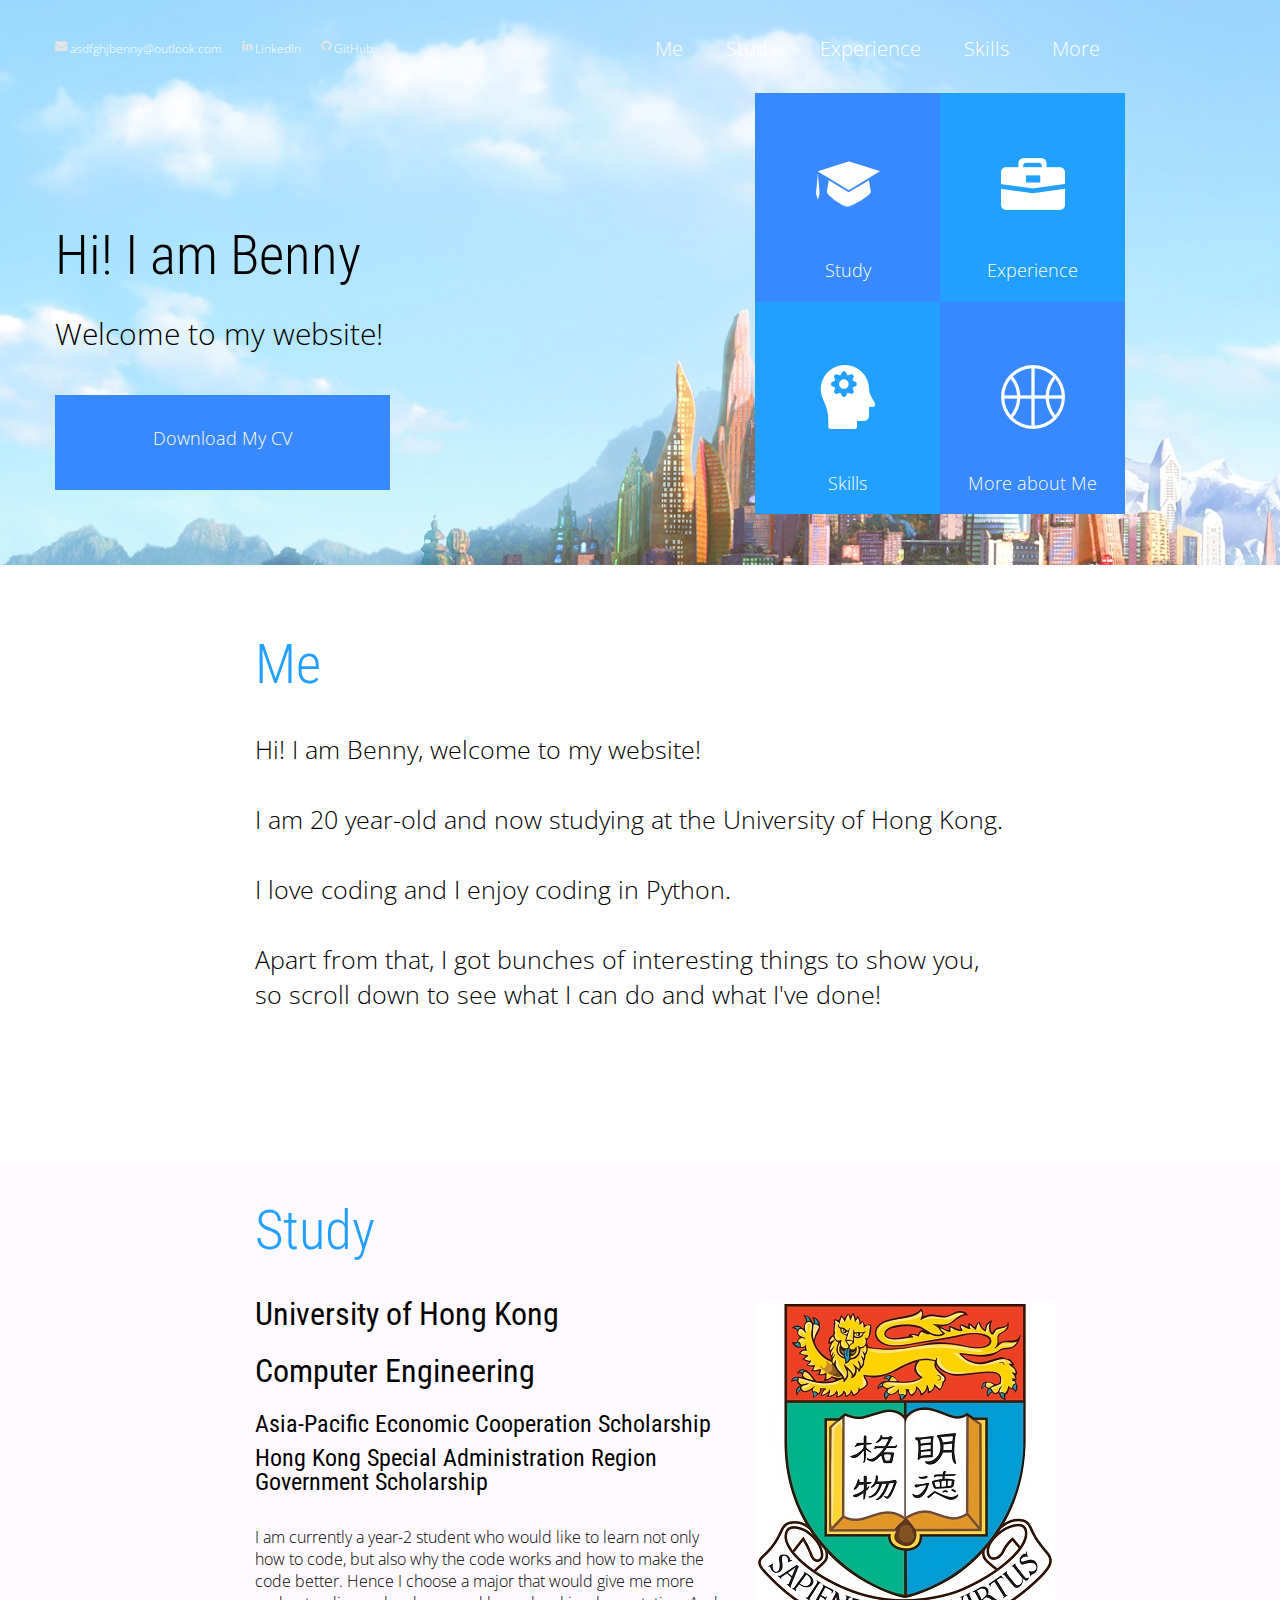
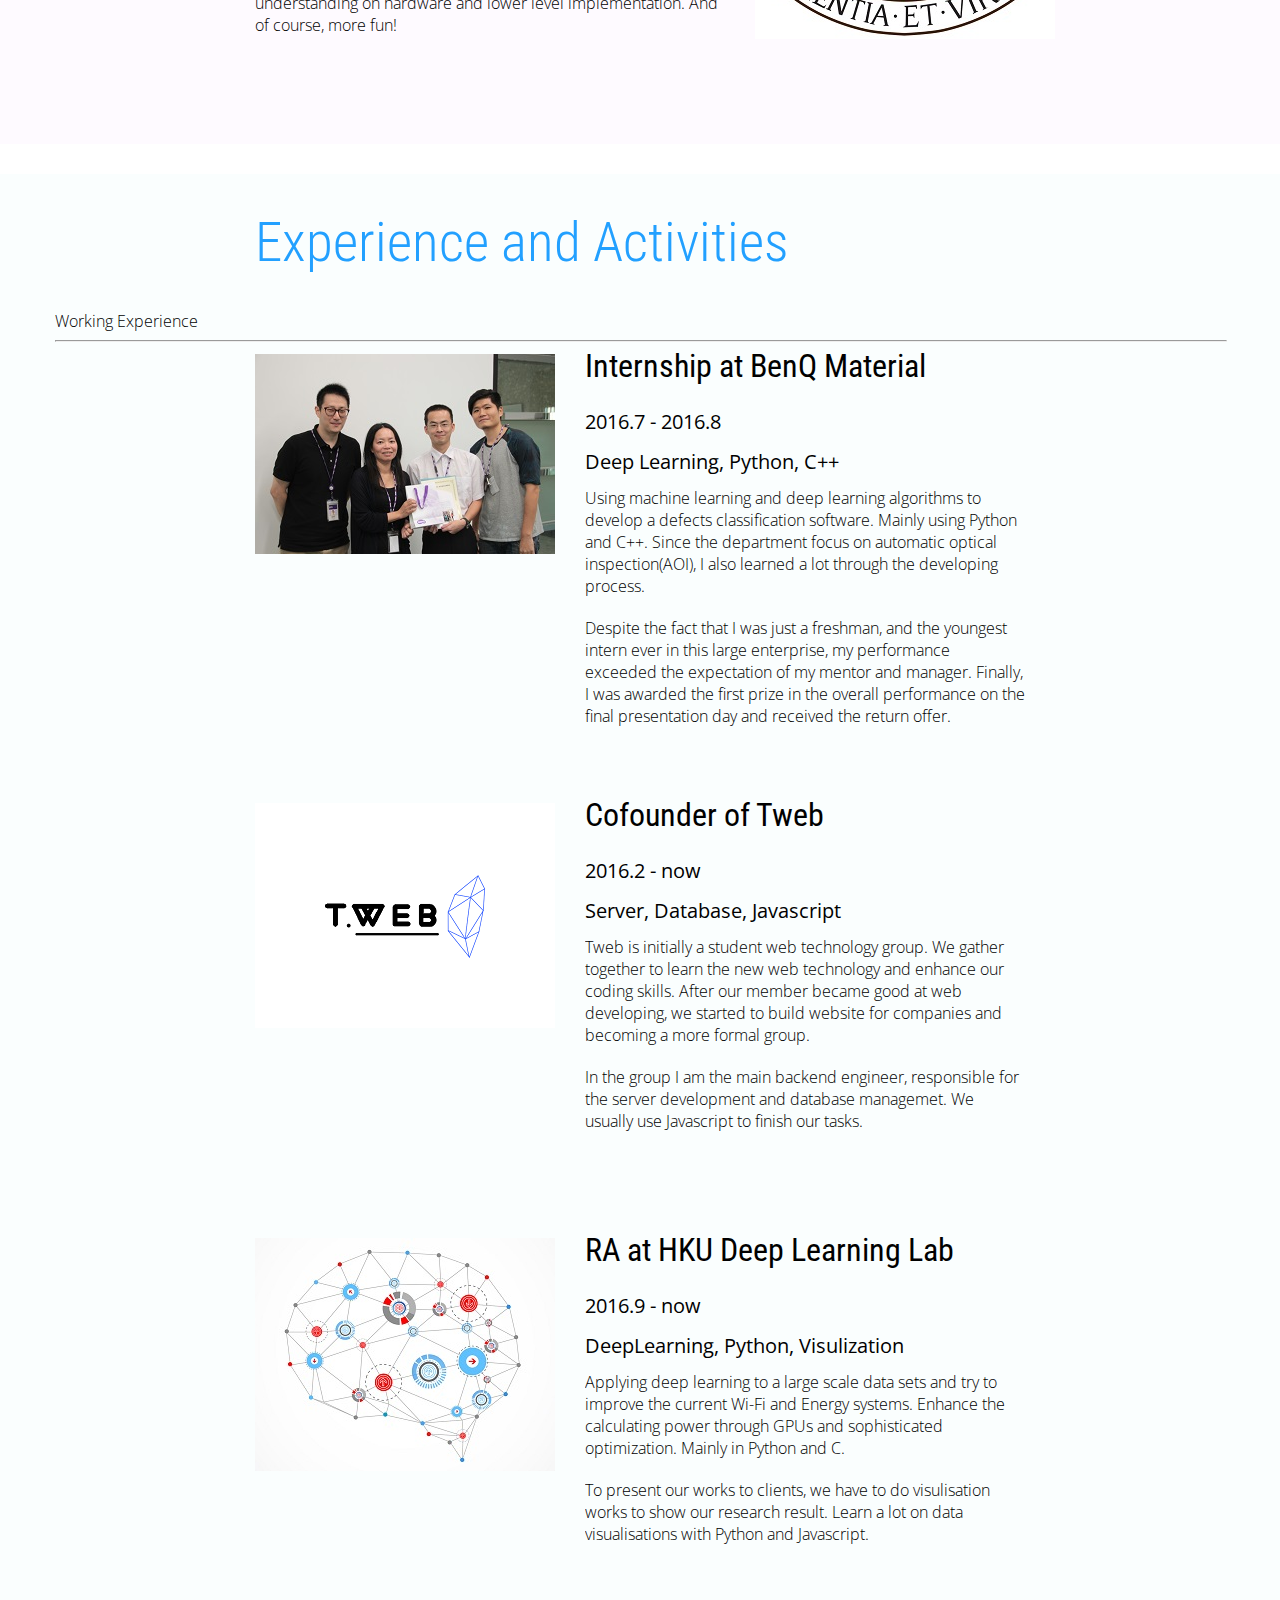
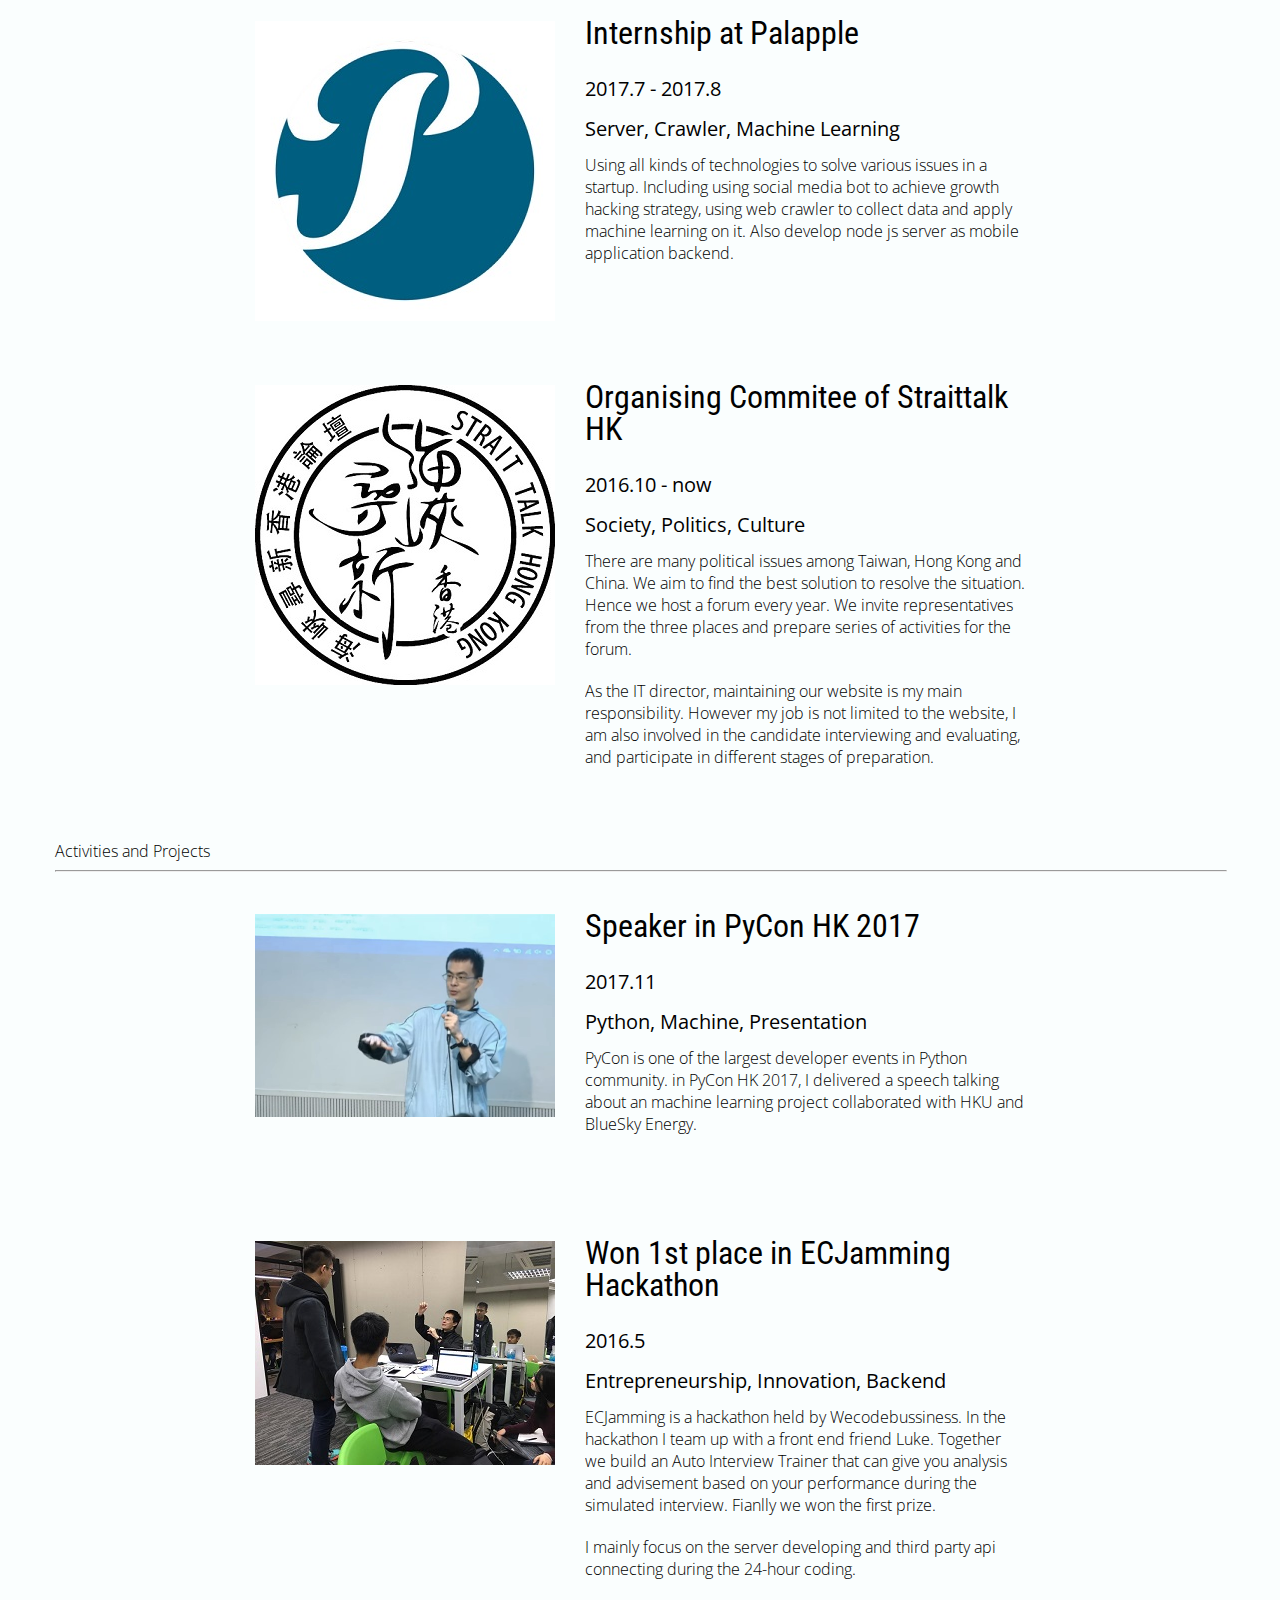
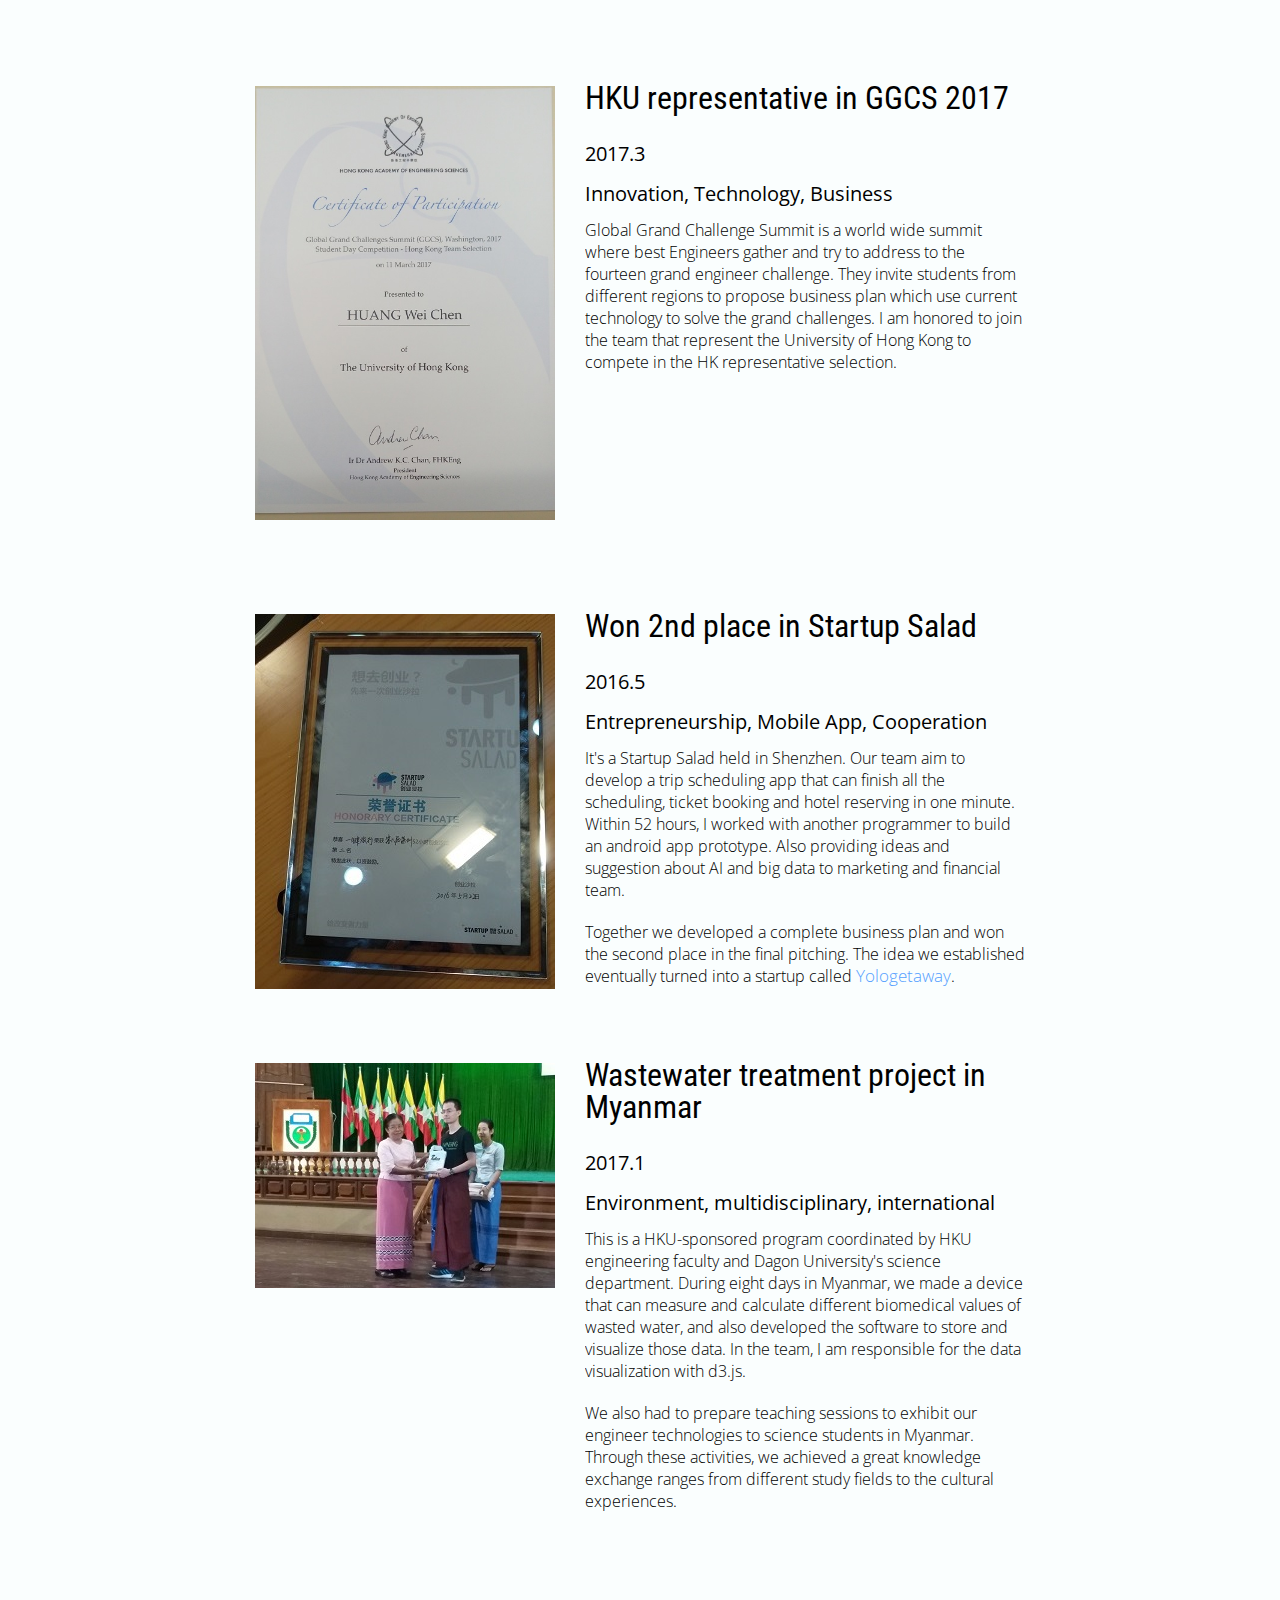
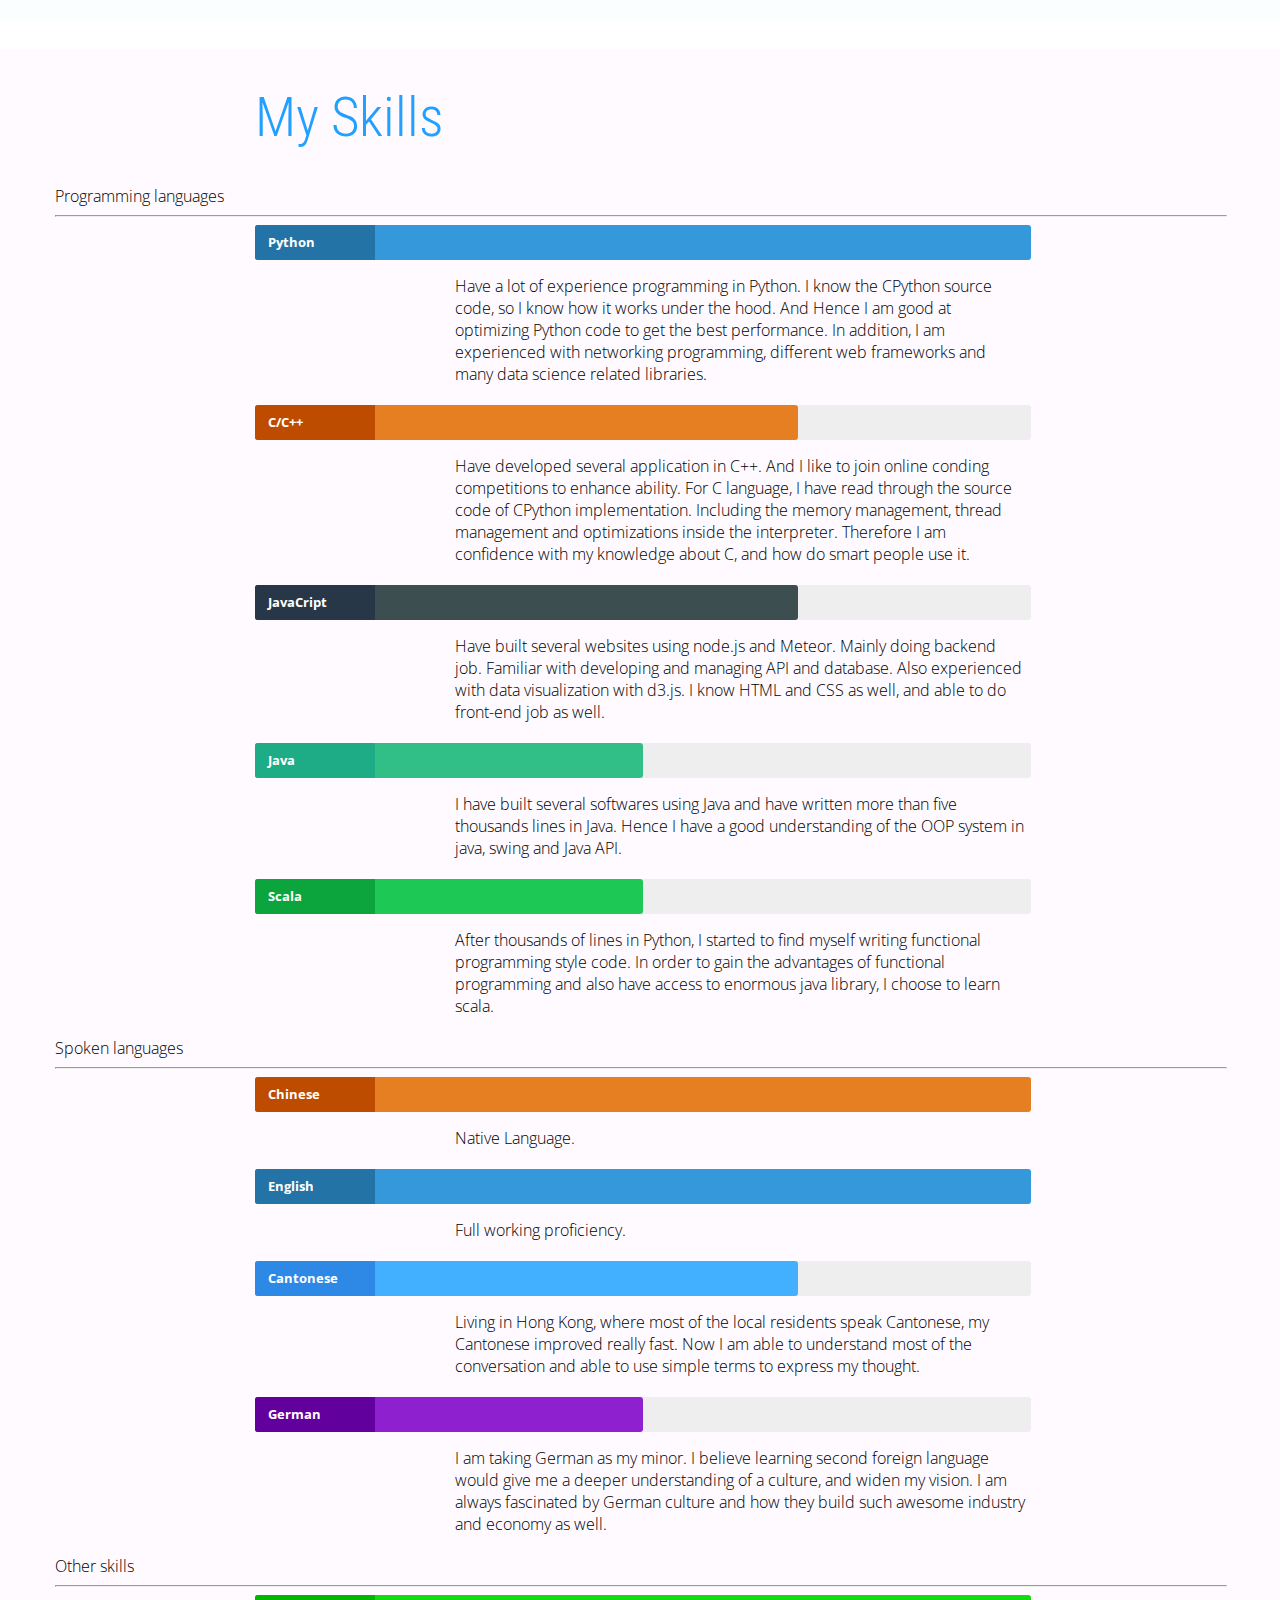
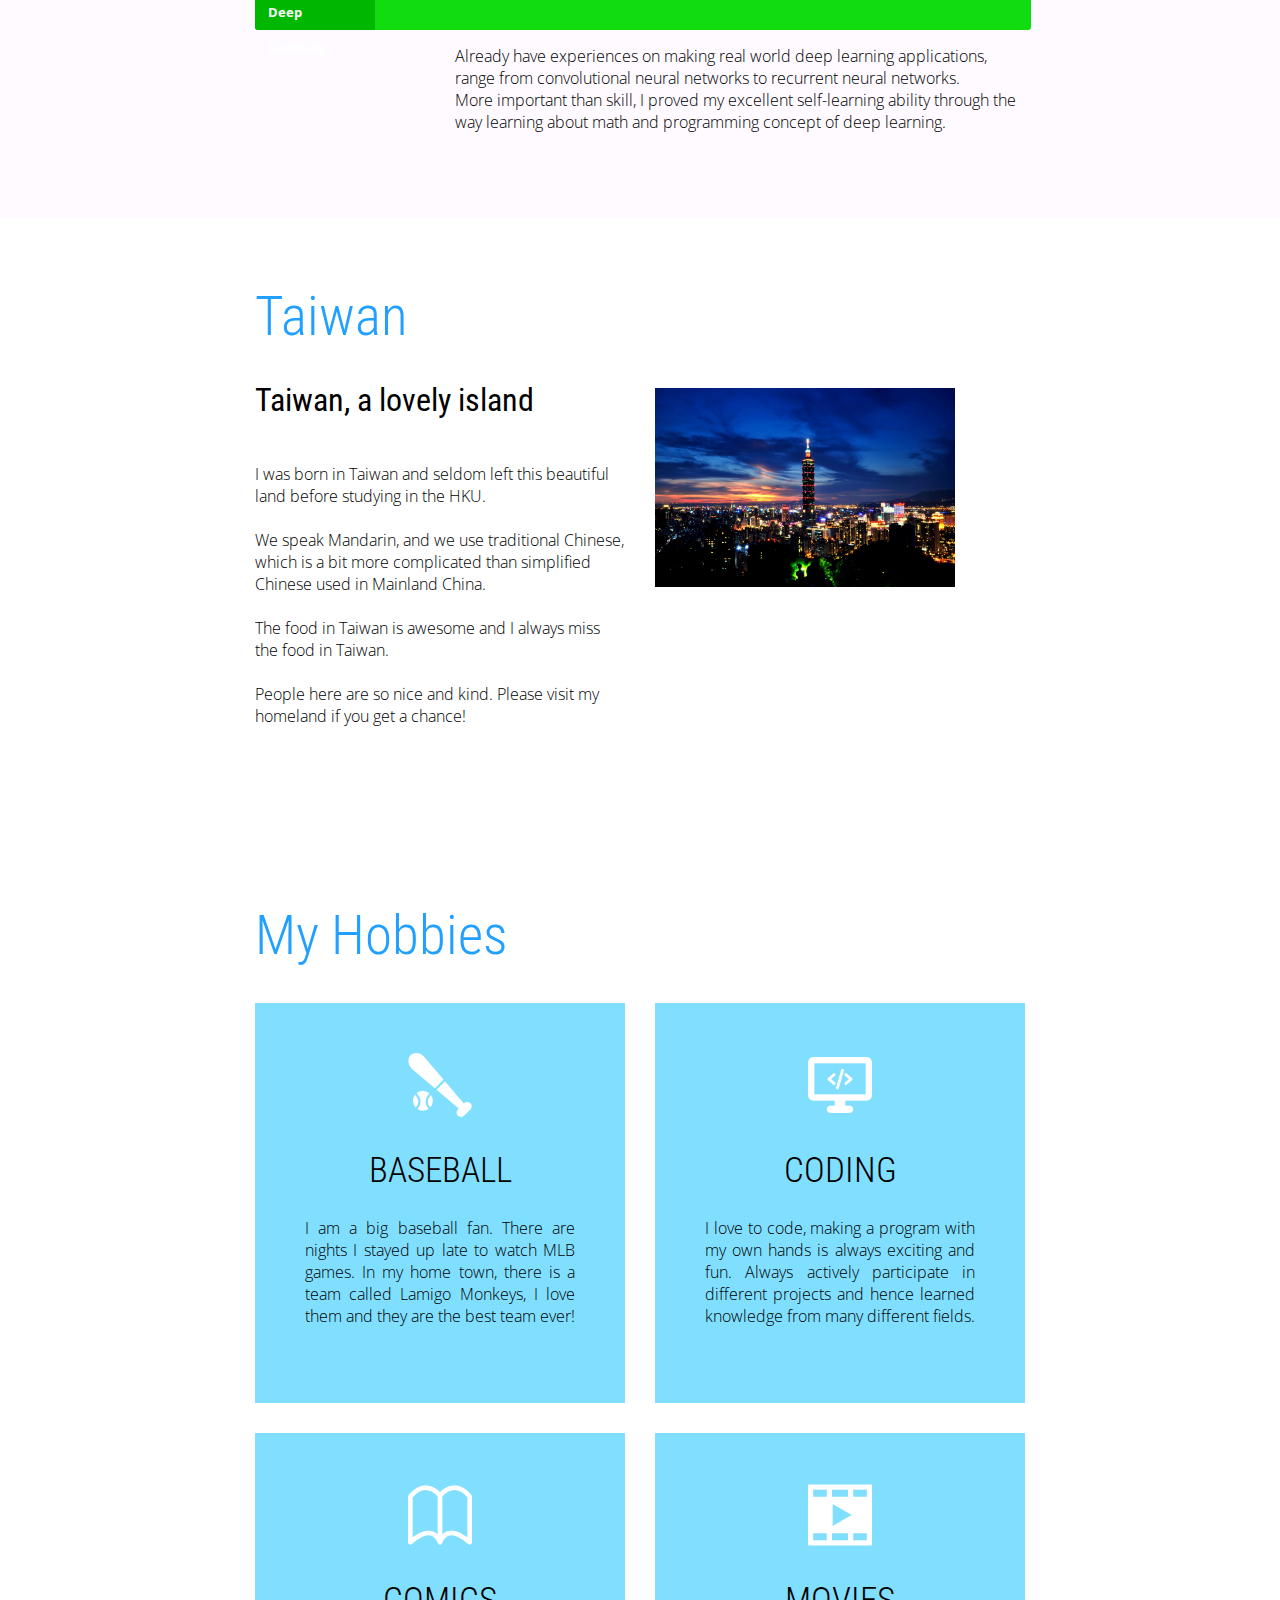
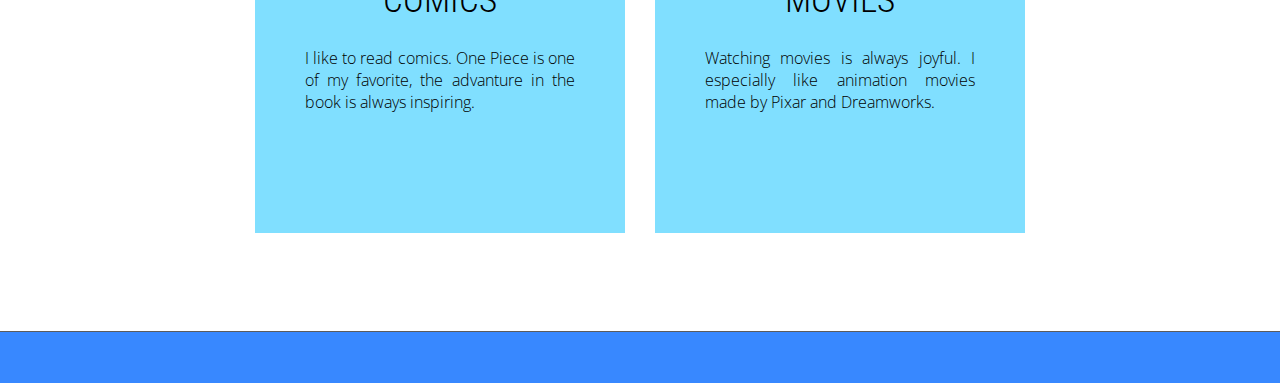
==== index.html @ 4a136720 "init commit" ====
<!DOCTYPE html>
<html lang="en">
<head>
	<title>Benny Home asdfghjbenny from Taiwan</title>
	<meta charset="utf-8">
	<meta name="description" content="Benny Huang website asdfghjbenny"></meta>
	<meta name="keywords" content="Python Student Engineering intern">
	<meta name="author" content="Benny Huang">
	<link rel="stylesheet" href="css/style.css">
</head>
<body class="page1" id="top">
<!--==============================
			  header
=================================-->
<header>

  <section id="stuck_container">
  <!--==============================
			  Stuck menu
  =================================-->
	<div class="container">
		<div class="row">
			<!-- <div class="grid_2"></div> -->
			<div class="grid_6">
				<br>
				<ul class="sf-menu2">
					<li> <i class="fa fa-envelope"></i> 
					<a href="mailto:asdfghjbenny@outlook.com">asdfghjbenny@outlook.com</a> </li>
					<li> <i class="fa fa-linkedin"></i> 
					<a href="https://tw.linkedin.com/in/bennyhuangtaiwan" target="_blank">LinkedIn</a> <li>
					<li> <i class="fa fa-github"></i> 
					<a href="https://github.com/asdfghjBennyHuang" target="_blank">GitHub</a> <li>
				</ul>	
			</div>
			<div class="grid_6">
				<div class="navigation">
					<nav>
						<ul class="sf-menu">
						<li><a href="#me">Me</a></li>
						<li><a href="#study">Study</a></li>
						<li><a href="#experience">Experience</a></li>
						<li><a href="#skills">Skills</a></li>
						<li><a href="#moreaboutme">More</a></li>
						</ul></nav>
					<div class="clear"></div>
				</div>       
				<div class="clear"></div>  
			</div>
		</div> 
	</div> 
	</section>

	<section class="page1_header">
	<div class="container">
        <div class="row">
            <div class="grid_7">
                <h2 class="headname"> <br><br> Hi! I am Benny </h2>
                <p class="headname">Welcome to my website!</p>
                <a href="BennyCV.pdf" target="_blank" class="bannerCV headname">
                    Download My CV
                </a>
            </div>
			<div class="grid_4">
				<a href="#study" class="banner "><div class="maxheight">
				<img src="images/icons/education.png" height="64" width="64" alt="">
				<br><br>Study</div>
				</a>
				<a href="#experience" class="banner "><div class="maxheight">
				<img src="images/icons/suitcase.png" height="64" width="64" alt="">
				<br><br>Experience</div>
				</a>
				<a href="#skills" class="banner "><div class="maxheight1">
				<img src="images/icons/intelligence.png" height="64" width="64" alt="">
				<br><br>Skills</div>
				</a>
				<a href="#moreaboutme" class="banner "><div class="maxheight1">
				<img src="images/icons/basketball.png" height="64" width="64" alt="">
				<br><br>More about Me</div>
				</a>
			</div>
		</div>
	</div>
	</section>
</header>

<!--=====================
		  Content
======================-->
<section id="content">

	<div id="me"></div>
	<div class="hin" ></div>
	
	<div class="container">
		<div class="row">
			<div class="grid_2"></div>
			<div class="grid_8">
				<h2 class="hobby">Me</h2>
				<div class="larger_f">
				Hi! I am Benny, welcome to my website!<br><br>
				<!--
				I am a passionate coder with great self learning skill. I have not only strong technical skills but also excellent communication skill which makes me a great team player.<br><br>
				Being a year 2 Computer Engineering student, I am looking for internships which can gring me new challenges and growth.
				-->
				
				I am 20 year-old and now studying at the University of Hong Kong.<br><br>
				I love coding and I enjoy coding in Python.<br><br>
				Apart from that, I got bunches of interesting things to show you,<br>
				so scroll down to see what I can do and what I've done!<br>
			
				</div>
			</div>
			<div class="grid_2"></div>
		</div>
	</div>
	<div class="hin2" ></div>
	<div class="hin2" ></div>
	
	<div id="study"></div>
	<div class="hin" ></div>
	
	<article class="content_blue offset__1">
		<div class="container">
			<div class="row">
					<div class="grid_2"></div>
					<div class="grid_10">
						<h2 class="hobby">Study</h2>
					</div>
			</div>
			<div class="row">
				<div class="grid_2"></div>
				<div class="grid_5">
					<div class="extra_wrapper">
						<div class="text1">University of Hong Kong</div>
						<div class="text1">Computer Engineering</div>
						<div class="text2">Asia-Pacific Economic Cooperation Scholarship</div>
						<div class="text2">Hong Kong Special Administration Region Government Scholarship</div>
						<br>
						<!--
						<p>CGPA : 3.19</p>
						<p>OK, I know I suck at grade.</p>
						-->
						<p>
							I am currently a year-2 student who would like to learn not only how to code, but also why the code works and how to make the code better. Hence I choose a major that would give me more understanding on hardware and lower level implementation. And of course, more fun!<br><br>
						</p>
					</div>
				</div>
				<div class="grid_3">
					<img src="images/University_of_Hong_Kong_s.jpg" alt="" class="img_inner"/>
				</div>
				<div class="grid_2"></div>
			</div>
			<div class="row">
				<div class="grid_2"></div>
				<div class="grid_8">

				</div>
				<div class="grid_2"></div>
			</div>
		</div>
	  </article>
  
	<div id="experience"></div>
	<div class="hin" ></div>
	
	<article class="content_gray">
		<div class="container">

			<div class="row">
				<div class="grid_2"></div>
				<div class="grid_8">
					<h2 class="hobby">Experience and Activities</h2>
				</div>
				<div class="grid_2"></div>
			</div>
			
			<div>Working Experience</div>
			<hr  width="100%" >
			
			<div class="row">
				<div class="grid_2"></div>
				<div class="grid_8">
					<div class="block-2">
						<img src="images/BenQ_final_s.jpg" alt="" class="img_inner fleft">
						<div class="extra_wrapper">
							<div class="text1"><a href="http://www.benqmaterials.com/index.php" target="_blank">Internship at BenQ Material</a></div>
							<p class="subhead">2016.7 - 2016.8</p>
							<p class="subhead">Deep Learning, Python, C++</p>
							<p>
								Using machine learning and deep learning algorithms to develop a defects classification software. 
								Mainly using Python and C++. Since the department focus on automatic optical inspection(AOI), I also learned a lot through the developing process.
							</p>
							<p>
								Despite the fact that I was just a freshman, and the youngest intern ever in this large enterprise, 
								my performance exceeded the expectation of my mentor and manager. 
								Finally, I was awarded the first prize in the overall performance on the final presentation day and received the return offer.
							</p>
							<br>
						</div>
					</div>
				</div>    
				<div class="grid_2"></div>
			</div>
				
			<div class="hin" ></div>
				
			<div class="row">
				<div class="grid_2"></div>
				<div class="grid_8">
					<div class="block-2">
						<img src="images/tweb_s.png" alt="" class="img_inner fleft">
						<div class="extra_wrapper">
							<div class="text1">Cofounder of Tweb</div>
							<p class="subhead">2016.2 - now</p>
							<p class="subhead">Server, Database, Javascript</p>
							<p>
								Tweb is initially a student web technology group. We gather together to learn the new web technology and enhance our coding skills.
								After our member became good at web developing, we started to build website for companies and becoming a more formal group.
							</p>
							<p>
								In the group I am the main backend engineer, responsible for the server development and database managemet.
								We usually use Javascript to finish our tasks. 
							</p>
							<br>
						</div>
					</div>
				</div>
				<div class="grid_2"></div>
			</div>
			
			<div class="row hin2"></div>
			
			<div class="row">
				<div class="grid_2"></div>
				<div class="grid_8">
					<div class="block-2">
						<img src="images/deeplearning_s.jpg" alt="" class="img_inner fleft">
						<div class="extra_wrapper">
							<div class="text1"><a href="http://www.eee.hku.hk/" target="_blank">RA at HKU Deep Learning Lab</a></div>
							<p class="subhead">2016.9 - now</p>
							<p class="subhead">DeepLearning, Python, Visulization</p>
							<p>
								Applying deep learning to a large scale data sets and try to improve the current Wi-Fi and Energy systems.
								Enhance the calculating power through GPUs and sophisticated optimization. Mainly in Python and C.
							</p>
							<p>
								To present our works to clients, we have to do visulisation works to show our research result. 
								Learn a lot on data visualisations with Python and Javascript.
							</p>
							<br>
						</div>
					</div>
				</div>
				<div class="grid_2"></div>
			</div>
			
			<div class="hin"></div>
			
			<div class="row">
				<div class="grid_2"></div>
				<div class="grid_8">
					<div class="block-2">
						<img src="images/palapple_s.jpg" alt="" class="img_inner fleft">
						<div class="extra_wrapper">
							<div class="text1">
								<a href="http://www.anchorpoint.com.hk/about-us/about-anchorpoint" target="_blank">Internship at Palapple</a>
							</div>
							<p class="subhead">2017.7 - 2017.8</p>
							<p class="subhead">Server, Crawler, Machine Learning</p>
							<p>
								Using all kinds of technologies to solve various issues in a startup. Including using social media bot to achieve growth hacking strategy, using web crawler to collect data and apply machine learning on it. Also develop node js server as mobile application backend.
							</p>
							<br>
						</div>
					</div>
				</div>    
				<div class="grid_2"></div>
			</div>
			
			<div class="row hin2"></div>
			
			<div class="row">
				<div class="grid_2"></div>
				<div class="grid_8">
                    <div class="block-2">
                        <img src="images/straittalkhk_s.jpg" alt="" class="img_inner fleft">
                        <div class="extra_wrapper">
                            <div class="text1"><a href="http://www.straittalkhk.org/" target="_blank">Organising Commitee of Straittalk HK</a></div>
                            <p class="subhead">2016.10 - now</p>
                            <p class="subhead">Society, Politics, Culture</p>
                            <p>
                                There are many political issues among Taiwan, Hong Kong and China. We aim to find the best solution to resolve the situation.
                                Hence we host a forum every year. We invite representatives from the three places and prepare series of activities for the forum.
                            </p>
                            <p>
                                As the IT director, maintaining our website is my main responsibility. However my job is not limited to the website, 
                                I am also involved in the candidate interviewing and evaluating, and participate in different stages of preparation.
                            </p>
                            <br>
                        </div>
                    </div>
                    <div class="row hin"></div>

				</div>
				<div class="grid_2"></div>
			</div>

			<div>Activities and Projects</div>
			<hr  width="100%">

			<div class="row hin"></div>
			
			<div class="row">
				<div class="grid_2"></div>
				<div class="grid_8">		
					<div class="block-2">
						<img src="images/pyconhk2017.jpg" alt="" class="img_inner fleft">
						<div class="extra_wrapper">
							<div class="text1"><a href="http://pycon.hk" target="_blank">Speaker in PyCon HK 2017</a></div>
							<p class="subhead">2017.11</p>
							<p class="subhead">Python, Machine, Presentation</p>
							<p>
                                PyCon is one of the largest developer events in Python community. in PyCon HK 2017, I delivered a speech talking about an machine learning project collaborated with HKU and BlueSky Energy.  
							</p>
							<br>
						</div>
					</div>
                    <div class="row hin"></div>
				</div>
				<div class="grid_2"></div>
			</div>

			<div class="row hin"></div>
			
			<div class="row">
				<div class="grid_2"></div>
				<div class="grid_8">		
					<div class="block-2">
						<img src="images/ECJamming_s.jpg" alt="" class="img_inner fleft">
						<div class="extra_wrapper">
							<div class="text1"><a href="https://www.facebook.com/wecodebusiness/?fref=ts" target="_blank">Won 1st place in ECJamming Hackathon</a></div>
							<p class="subhead">2016.5</p>
							<p class="subhead">Entrepreneurship, Innovation, Backend</p>
							<p>
								ECJamming is a hackathon held by Wecodebussiness. In the hackathon I team up with a front end friend Luke. 
								Together we build an Auto Interview Trainer that can give you analysis and advisement based on your performance during the simulated interview.
								Fianlly we won the first prize. 
							</p>
							<p>
								I mainly focus on the server developing and third party api connecting during the 24-hour coding.
							</p>
							<br>
						</div>
					</div>
                    <div class="row hin"></div>
				</div>
				<div class="grid_2"></div>
			</div>

			<div class="row hin"></div>
	
			<div class="row">
				<div class="grid_2"></div>
				<div class="grid_8">	
					<div class="block-2">
						<img src="images/ggcs_s.jpg" alt="" class="img_inner fleft">
						<div class="extra_wrapper">
							<div class="text1"><a href="http://ggcs2017.org/" target="_blank">HKU representative in GGCS 2017</a></div>
							<p class="subhead">2017.3</p>
							<p class="subhead">Innovation, Technology, Business</p>
							<p>
								Global Grand Challenge Summit is a world wide summit where best Engineers gather and 
								try to address to the fourteen grand engineer challenge. They invite students from different regions to propose business plan 
								which use current technology to solve the grand challenges. 
								I am honored to join the team that represent the University of Hong Kong to compete in the HK representative selection.
							</p>
							<br>
						</div>
					</div>
                    <div class="row hin"></div>
				</div>
				<div class="grid_2"></div>
			</div>
		
			<div class="row hin2"></div>
				
			<div class="row">
				<div class="grid_2"></div>
				<div class="grid_8">			
					<div class="block-2">
						<img src="images/startupsaladcert_s.jpg" alt="" class="img_inner fleft">
						<div class="extra_wrapper">
							<div class="text1"><a href="http://startupsalad.com/" target="_blank">Won 2nd place in Startup Salad</a></div>
							<p class="subhead">2016.5</p>
							<p class="subhead">Entrepreneurship, Mobile App, Cooperation</p>
							<p>
								It's a Startup Salad held in Shenzhen. Our team aim to develop a trip scheduling app that can finish all the scheduling, 
								ticket booking and hotel reserving in one minute.
								Within 52 hours, I worked with another programmer to build an android app prototype. 
								Also providing ideas and suggestion about AI and big data to marketing and financial team. 
							</p>
							<p>
								Together we developed a complete business plan and won the second place in the final pitching. 
								The idea we established eventually turned into a startup called 
								<a class="link-y" href="https://www.whub.io/startups/yolo-getaway" target="_blank">Yologetaway</a>.
							</p>
							<br>
						</div>
					</div>
                    <div class="row hin"></div>
				</div>
				<div class="grid_2"></div>
			</div>

			<!--
				<div class="row hin2"></div>
				<div class="block-2">
					<img src="images/atozet_s.jpg" alt="" class="img_inner fleft">
					<div class="extra_wrapper">
						<div class="text1">Atozet Launch Symposium Event Management System</div>
						<p class="subhead">2017.1</p>
						<p class="subhead">User Interface, User Experience, Python</p>
						<p>
							We build a management system that helps managing the data of the event. The server is built in Python. 
							Also we made the page that can shows welcoming message on the screen as the reception desk marks the guest's presence, which is built in Javascript.
						</p> 
						<br>
					</div>
				</div>
			-->
			<div class="row">
				<div class="grid_2"></div>
				<div class="grid_8">
					<div class="block-2">
						<img src="images/myanmartrip_s.jpg" alt="" class="img_inner fleft">
						<div class="extra_wrapper">
							<div class="text1"><a href="http://codesustain.kitgor.com/2017-jan-myanmar/" target="_blank">Wastewater treatment project in Myanmar</a></div>
							<p class="subhead">2017.1</p>
							<p class="subhead">Environment, multidisciplinary, international</p>
							<p>
								This is a HKU-sponsored program coordinated by HKU engineering faculty and Dagon University's science department. 
								During eight days in Myanmar, we made a device that can measure and calculate different biomedical values of wasted water, 
								and also developed the software to store and visualize those data. In the team, I am responsible for the data visualization with d3.js.
							</p>
							<p>
								We also had to prepare teaching sessions to exhibit our engineer technologies to science students in Myanmar. 
								Through these activities, we achieved a great knowledge exchange ranges from different study fields to the cultural experiences.
							</p> 
							<br>
						</div>
					</div>
				</div>
				<div class="grid_2"></div>
			</div>
		</div>
	</article>
	
	<div id="skills"></div>
	<div class="hin" ></div>
	
	<article class="content_blue offset__1">
		<div class="container">
			<div class="row">
				<div class="grid_2"></div>
				<div class="grid_8">
					<h2 class="hobby">My Skills</h2>
				</div>
			</div>
			
			<div>Programming languages</div>
			<hr  width="100%">
			
			<div class="row">
				<div class="grid_2"></div>
				<div class="grid_10">
					<div class="skillbar clearfix" data-percent="100%">
						<div class="skillbar-title" style="background: #2980b9;"><span>Python</span></div>
						<div class="skillbar-bar" style="background: #3498db;"></div>
						<!--<div class="skill-bar-percent">40%</div>-->
					</div>
				</div>
			</div>
			
			<div class="row skilldes">
				<div class="grid_4"></div>
				<div class="grid_6">
					<p>
						Have a lot of experience programming in Python. I know the CPython source code, so I know how it works under the hood.
						And Hence I am good at optimizing Python code to get the best performance.
						In addition, I am experienced with networking programming, different web frameworks and many data science related libraries.
					</p>
				</div>
			</div>
			
			<div class="row">
				<div class="grid_2"></div>
				<div class="grid_10">
					<div class="skillbar clearfix" data-percent="70%">
						<div class="skillbar-title" style="background: #d35400;"><span>C/C++</span></div>
						<div class="skillbar-bar" style="background: #e67e22;"></div>
						<!--<div class="skill-bar-percent">40%</div>-->
					</div>
				</div>
			</div>
			
			<div class="row skilldes">
				<div class="grid_4"></div>
				<div class="grid_6">
					<p>
						Have developed several application in C++. And I like to join online conding competitions to enhance ability. 
						For C language, I have read through the source code of CPython implementation. 
						Including the memory management, thread management and optimizations inside the interpreter. 
						Therefore I am confidence with my knowledge about C, and how do smart people use it.
					</p>
				</div>
			</div>
			
			<div class="row">
				<div class="grid_2"></div>
				<div class="grid_10">
					<div class="skillbar clearfix" data-percent="70%">
						<div class="skillbar-title" style="background: #2c3e50;"><span>JavaCript</span></div>
						<div class="skillbar-bar" style="background: #3c4e50;"></div>
						<!--<div class="skill-bar-percent">40%</div>-->
					</div>
				</div>
			</div>
			
			<div class="row skilldes">
				<div class="grid_4"></div>
				<div class="grid_6">
					<p>
						Have built several websites using node.js and Meteor. 
						Mainly doing backend job. Familiar with developing and managing API and database.
						Also experienced with data visualization with d3.js.
						I know HTML and CSS as well, and able to do front-end job as well.
					</p>
				</div>
			</div>
			
			<div class="row">
				<div class="grid_2"></div>
				<div class="grid_10">
					<div class="skillbar clearfix" data-percent="50%">
						<div class="skillbar-title" style="background: #22c097;"><span>Java</span></div>
						<div class="skillbar-bar" style="background: #32bf87;"></div>
						<!--<div class="skill-bar-percent">40%</div>-->
					</div>
				</div>
			</div>
			
			<div class="row skilldes">
				<div class="grid_4"></div>
				<div class="grid_6">
					<p>
						I have built several softwares using Java and have written more than five thousands lines in Java. 
						Hence I have a good understanding of the OOP system in java, swing and Java API.
					</p>
				</div>
			</div>
			
			<div class="row">
				<div class="grid_2"></div>
				<div class="grid_10">
					<div class="skillbar clearfix" data-percent="50%">
						<div class="skillbar-title" style="background: #0EB844;"><span>Scala</span></div>
						<div class="skillbar-bar" style="background: #1EC854;"></div>
						<!--<div class="skill-bar-percent">40%</div>-->
					</div>
				</div>
			</div>
			
			<div class="row skilldes">
				<div class="grid_4"></div>
				<div class="grid_6">
					<p>
						After thousands of lines in Python, I started to find myself writing functional programming style code.
						In order to gain the advantages of functional programming and also have access to enormous java library, I choose to learn scala. 
					</p>
				</div>
			</div>
			
			<div>Spoken languages</div>
			<hr  width="100%">
			
			<div class="row">
				<div class="grid_2"></div>
				<div class="grid_10">
					<div class="skillbar clearfix" data-percent="100%">
						<div class="skillbar-title" style="background: #d35400;"><span>Chinese</span></div>
						<div class="skillbar-bar" style="background: #e67e22;"></div>
						<!--<div class="skill-bar-percent">40%</div>-->
					</div>
				</div>
			</div>
			
			<div class="row skilldes">
				<div class="grid_4"></div>
				<div class="grid_6">
					<p>
						Native Language.
					</p>
				</div>
			</div>
			
			<div class="row">
				<div class="grid_2"></div>
				<div class="grid_10">
					<div class="skillbar clearfix" data-percent="100%">
						<div class="skillbar-title" style="background: #2980b9;"><span>English</span></div>
						<div class="skillbar-bar" style="background: #3498db;"></div>
						<!--<div class="skill-bar-percent">40%</div>-->
					</div>
				</div>
			</div>
			
			<div class="row skilldes">
				<div class="grid_4"></div>
				<div class="grid_6">
					<p>
						Full working proficiency.
					</p>
				</div>
			</div>
			
			<div class="row">
				<div class="grid_2"></div>
				<div class="grid_10">
					<div class="skillbar clearfix" data-percent="70%">
						<div class="skillbar-title" style="background: #3399ff;"><span>Cantonese</span></div>
						<div class="skillbar-bar" style="background: #43b0ff;"></div>
						<!--<div class="skill-bar-percent">40%</div>-->
					</div>
				</div>
			</div>
			
			<div class="row skilldes">
				<div class="grid_4"></div>
				<div class="grid_6">
					<p>
						Living in Hong Kong, where most of the local residents speak Cantonese, my Cantonese improved really fast. 
						Now I am able to understand most of the conversation and able to use simple terms to express my thought.
					</p>
				</div>
			</div>
			
			<div class="row">
				<div class="grid_2"></div>
				<div class="grid_10">
					<div class="skillbar clearfix" data-percent="50%">
						<div class="skillbar-title" style="background: #6e00af;"><span>German</span></div>
						<div class="skillbar-bar" style="background: #8e20cf;"></div>
						<!--<div class="skill-bar-percent">40%</div>-->
					</div>
				</div>
			</div>
			
			<div class="row skilldes">
				<div class="grid_4"></div>
				<div class="grid_6">
					<p>
						I am taking German as my minor. I believe learning second foreign language would give me a deeper understanding of a culture, and widen my vision.
						I am always fascinated by German culture and how they build such awesome industry and economy as well.
					</p>
				</div>
			</div>
			
			<div>Other skills</div>
			<hr  width="100%">
			
			<div class="row">
				<div class="grid_2"></div>
				<div class="grid_10">
					<div class="skillbar clearfix" data-percent="100%">
						<div class="skillbar-title" style="background: #00cc00;"><span>Deep Learning</span></div>
						<div class="skillbar-bar" style="background: #10dc10;"></div>
						<!--<div class="skill-bar-percent">40%</div>-->
					</div>
				</div>
			</div>
			
			<div class="row skilldes">
				<div class="grid_4"></div>
				<div class="grid_6">
					<p>
						Already have experiences on making real world deep learning applications, range from convolutional neural networks to recurrent neural networks.<br>
						More important than skill, I proved my excellent self-learning ability through the way learning about math and programming concept of deep learning.
					</p>
				</div>
			</div>
			
		</div>
	</article>
	
	<div id="taiwan"></div>
	<div class="hin" ></div>
	
	<article class="offset__1">
		<div class="container">
			<div class="row">
					<div class="grid_2"></div>
					<div class="grid_10">
						<h2 class="hobby">Taiwan</h2>
					</div>
			</div>
			<div class="row">
				<div class="grid_2"></div>
				<div class="grid_4">
					<div class="extra_wrapper">
						<div class="text1"><a href="https://en.wikipedia.org/wiki/Taiwan" target="_blank">Taiwan</a>, a lovely island </div>
						<p><br>
							I was born in Taiwan and seldom left this beautiful land before studying in the HKU.<br><br>
							We speak Mandarin, and we use traditional Chinese, which is a bit more complicated than simplified Chinese used in Mainland China.<br><br>
							The food in Taiwan is awesome and I always miss the food in Taiwan.<br><br>
							People here are so nice and kind. Please visit my homeland if you get a chance!<br>
							
						</p>
					</div>
				</div>
				<div class="grid_4">
					<img src="images/Taiwan_s.jpg" alt="" class="img_inner"/>
				</div>
				<div class="grid_2"></div>
			</div>
		</div>
		<div class="hin2"></div>
	</article>

	<div id="moreaboutme"></div>
	<div class="hin" ></div>
	
	<div class="section-home about-us fadeIn animated">
		<div class="container">
			<div class="row">
				<div class="grid_2"></div>
				<div class="grid_8">
					<h2 class="hobby">My Hobbies</h2>
				</div>
			</div>
			<div class="row">
				<div class="grid_2"></div>
				<div class="grid_4">
					<div class="about-us-col">
						<div class="col-icon-wrapper">
							<img src="images/icons/baseball.png" height="64" width="64" alt="">
						</div>
						<h3 class="col-title">Baseball</h3>
						<div class="col-details">
							<p>I am a big baseball fan. There are nights I stayed up late to watch MLB games.
								In my home town, there is a team called Lamigo Monkeys, I love them and they are the best team ever!</p>
						</div>
				<!--         <a href="#" class="btn-primary"> Read more </a> -->
					</div>
				</div>
				<div class="grid_4">
					<div class="about-us-col">
						<div class="col-icon-wrapper">
							<img src="images/icons/coding.png" height="64" width="64" alt="">
						</div>
						<h3 class="col-title">Coding</h3>
						<div class="col-details">
							<p>I love to code, making a program with my own hands is always exciting and fun. 
								Always actively participate in different projects and hence learned knowledge from many different fields.</p>
						</div>
					</div>
				</div>
				<div class="grid_2"></div>
			</div>
			
			<div class="row hin"></div>
			
			<div class="row">
				<div class="grid_2"></div>
			
					<div class="grid_4">
						<div class="about-us-col">
							<div class="col-icon-wrapper">
								<img src="images/icons/comic.png" height="64" width="64" alt="">
							</div>
							<h3 class="col-title">Comics</h3>
							<div class="col-details">
								<p>I like to read comics. One Piece is one of my favorite, the advanture in the book is always inspiring.</p>
							</div>
						</div>
					</div>
					<div class="grid_4">
						<div class="about-us-col">
							<div class="col-icon-wrapper">
								<img src="images/icons/movies.png" height="64" width="64" alt="">
							</div>
							<h3 class="col-title">Movies</h3>
							<div class="col-details">
								<p>Watching movies is always joyful. I especially like animation movies made by Pixar and Dreamworks.</p>
							</div>
						</div>
					</div>
				
				<div class="grid_2"></div>
			</div>
		</div>
	</div> 

</section>

<!--==============================
			  footer
=================================-->
<footer id="footer">
	<div class="container">
		<div class="row">
			<div class="grid_12"> 
			</div>
		</div>
	</div>  
</footer>
<a href="#" id="toTop" class="fa fa-chevron-up"></a>
</body>
	
	<script src="js/jquery.js"></script>
	<script src="js/jquery-migrate-1.1.1.js"></script>
	<script src="js/jquery.easing.1.3.js"></script>
	<script src="js/script.js"></script> 
	<script src="js/superfish.js"></script>
	<script src="js/jquery.equalheights.js"></script>
	<script src="js/jquery.mobilemenu.js"></script>
	<script src="js/tmStickUp.js"></script>
	<script src="js/jquery.ui.totop.js"></script>
		
	<script>
	$(window).load(function(){

	});
	$(document).ready(function(){
		$().UItoTop({ easingType: 'easeOutQuart' });
		$('#stuck_container').tmStickUp({});
		$('.skillbar').each(function(){
			jQuery(this).find('.skillbar-bar').animate({
				width:jQuery(this).attr('data-percent')
			},1000);
		});
	});
	</script>
	
</html>
---- css/style.css ----
@import '../css/grid.css';
@import '../css/font-awesome.css';
@import url(http://fonts.googleapis.com/css?family=Open+Sans:400);
@import url(http://fonts.googleapis.com/css?family=Open+Sans:300);
@import url(http://fonts.googleapis.com/css?family=Open+Sans:600);
@import url(http://fonts.googleapis.com/css?family=Open+Sans:700);
@import url(http://fonts.googleapis.com/css?family=Open+Sans:300italic);
@import url(http://fonts.googleapis.com/css?family=Roboto+Condensed:400);
@import url(http://fonts.googleapis.com/css?family=Roboto+Condensed:300);

.headname{
	color:#000000;
}

.subhead{
	font-size: 20px;
	line-height: 20px;
	font-weight: normal;
	padding-top: 5px;
	margin-bottom: 15px;
}
.hin{
	height:30px;
}
.hin2{
	height:60px;
}
.hin3{
	height:90px;
}
.larger_f{
	font-size:25px;
	line-height:35px;
}
.navigation {
  z-index: 999;
  position: relative;
  padding: 20px 0;
}
.navigation .sf-menu {
  z-index: 990;
  text-align: center;
  position: relative;
}
.navigation nav {
  position: relative;
  padding: 0;
}
.select-menu {
  display: none !important;
}
.sf-menu ul {
  position: absolute;
  top: -999px;
  display: none;
}
.sf-menu > li > ul > li {
  float: none;
  position: static;
}
.sf-menu > li {
  float: left;
  font-weight: 300;
  position: relative;
  font-size: 20px;
  line-height: 22px;
}
.sf-menu > li + li {
  margin-left: 43px;
}
.sf-menu > li + li:after {
  content: '';
  height: 5px;
  width: 5px;
  position: absolute;
  left: -20px;
  top: 10px;
}
.sf-menu > li > a {
  position: relative;
  color: #ffffff;
  text-align: center;
}
.sf-menu > li > a.sf-with-ul:after {
  content: '';
  position: absolute;
  width: 5px;
  bottom: 15px;
  left: 50%;
  bottom: -5px;
  pointer-events: none;
  z-index: 999;
  width: 0;
  height: 0;
  border-style: solid;
  border-width: 3px 3px 0 3px;
  border-color: #fff transparent transparent transparent;
}
.sf-menu > li.sfHover > a,
.sf-menu > li.current > a,
.sf-menu > li > a:hover {
  color: #00b1ba;
}
/*-----------------skill bar----------*/

.skillbar {
	position:relative;
	display:block;
	margin-bottom:15px;
	width:80%;
	background:#eee;
	height:35px;
	border-radius:3px;
	-moz-border-radius:3px;
	-webkit-border-radius:3px;
	-webkit-transition:0.4s linear;
	-moz-transition:0.4s linear;
	-ms-transition:0.4s linear;
	-o-transition:0.4s linear;
	transition:0.4s linear;
	-webkit-transition-property:width, background-color;
	-moz-transition-property:width, background-color;
	-ms-transition-property:width, background-color;
	-o-transition-property:width, background-color;
	transition-property:width, background-color;
}

.skillbar-title {
	position:absolute;
	top:0;
	left:0;
	width:120px;
	font-weight:bold;
	font-size:13px;
	color:#ffffff;
	background:#6adcfa;
	-webkit-border-top-left-radius:3px;
	-webkit-border-bottom-left-radius:4px;
	-moz-border-radius-topleft:3px;
	-moz-border-radius-bottomleft:3px;
	border-top-left-radius:3px;
	border-bottom-left-radius:3px;
}

.skillbar-title span {
	display:block;
	background:rgba(0, 0, 0, 0.1);
	padding:0 13px;
	height:35px;
	line-height:35px;
	-webkit-border-top-left-radius:3px;
	-webkit-border-bottom-left-radius:3px;
	-moz-border-radius-topleft:3px;
	-moz-border-radius-bottomleft:3px;
	border-top-left-radius:3px;
	border-bottom-left-radius:3px;
}

.skillbar-bar {
	height:35px;
	width:0px;
	background:#6adcfa;
	border-radius:3px;
	-moz-border-radius:3px;
	-webkit-border-radius:3px;
}

.skill-bar-percent {
	position:absolute;
	right:10px;
	top:0;
	font-size:11px;
	height:35px;
	line-height:35px;
	color:#ffffff;
	color:rgba(0, 0, 0, 0.4);
}

/*------------------------------------*/
.sf-menu2 ul {
  position: absolute;
  top: -999px;
  display: none;
}
.sf-menu2 > li > ul > li {
  float: none;
  position: static;
}
.sf-menu2 > li {
  float: left;
  font-weight: 300;
  position: relative;
  font-size: 12px;
  line-height: 18px;
}
.sf-menu2 > li + li {
  margin-left: 20px;
}
.sf-menu2 > li + li:after {
  content: '';
  height: 5px;
  width: 5px;
  position: absolute;
  left: -20px;
  top: 10px;
}
.sf-menu2 > li > a {
  position: relative;
  color: #ffffff;
  text-align: center;
}
.sf-menu2 > li > a.sf-with-ul:after {
  content: '';
  position: absolute;
  width: 5px;
  bottom: 15px;
  left: 50%;
  bottom: -5px;
  pointer-events: none;
  z-index: 999;
  width: 0;
  height: 0;
  border-style: solid;
  border-width: 3px 3px 0 3px;
  border-color: #fff transparent transparent transparent;
}
.sf-menu2 > li.sfHover > a,
.sf-menu2 > li.current > a,
.sf-menu2 > li > a:hover {
  color: #00b1ba;
}
/*------------------------------------------*/
/*==================================RESPONSIVE LAYOUTS===============================================*/
@media only screen and (max-width: 767px) {
  .navigation {
    float: none !important;
    padding: 10px 0px 10px !important;
    clear: both;
    margin: 0;
    width: auto;
    min-height: 0px;
  }
  .navigation nav {
    border: none !important;
    float: none !important;
    font: 12px/15px Arial, Helvetica, sans-serif;
    text-transform: uppercase;
    color: #927c67;
    margin: 0 auto;
    padding-left: 0 !important;
  }
  .navigation nav ul {
    border: none;
  }
  .sf-menu {
    display: none !important;
    float: none;
  }
  .select-menu {
    font: 12px/15px Arial, Helvetica, sans-serif;
    color: #202020;
    width: 100%;
    margin: 0 auto;
    float: none;
    outline: none;
    display: block !important;
    border: 2px solid #fff ;
  }
}
#stuck_container {
  -webkit-transition: all 0.4s ease;
  -moz-transition: all 0.4s ease;
  -ms-transition: all 0.4s ease;
  -o-transition: all 0.4s ease;
  transition: all 0.4s ease;
  z-index: 998 !important;
}
#stuck_container .isStuck {
  -webkit-transition: all 0.2s ease;
  -moz-transition: all 0.2s ease;
  -ms-transition: all 0.2s ease;
  -o-transition: all 0.2s ease;
  transition: all 0.2s ease;
}
#stuck_container .isStuck .menuBox {
  margin: 0;
  -webkit-transition: 0.4s ease;
  transition: 0.4s ease;
}
@media only screen and (min-width: 979px) {
  .isStuck {
    background-color: #000;
    box-shadow: 0 5px 5px rgba(0, 0, 0, 0.15);
  }
}
@media only screen and (max-width: 979px) {
  #stuck_container {
    position: relative !important;
    box-shadow: none;
  }
  .pseudoStickyBlock {
    height: 0 !important;
  }
}
html {
  width: 100%;
}
a[href^="tel:"] {
  color: inherit;
  text-decoration: none;
}
sss * {
  -webkit-text-size-adjust: none;
}
body {
  position: relative;
  background: #3888ff;
  color: #000000;
  line-height:12px;
  font: 300 16px/22px 'Open Sans', sans-serif;
}

.ic {
	border:0;
	float:right;
	background:#fff;
	color:#f00;
	width:50%;
	line-height:10px;
	font-size:12px;
	margin:-220% 0 0 0;
	overflow:hidden;
	padding:0
}

strong {
  font-weight: 700;
}
address {
  font-style: normal;
}
p {
	line-height:22px;
	margin-bottom: 20px;
}
p.offset__1 {
  margin-bottom: 13px;
}
input,
textarea {
  border-radius: 0 !important;
  outline: none !important;
  -webkit-appearance: none;
}
img {
  max-width: 100%;
}
/****Heads****/
h1,
h2,
h3,
h4,
h5,
h6 {
  font-weight: 300;
  color: #000000;
  font-family: 'Roboto Condensed', sans-serif;
}
h2 {
  color: #22a0ff;
  font-size: 55px;
  line-height: 72px;
  margin-top: -18px;
  margin-bottom: 32px;
}
h2.head__1 {
  padding-top: 74px;
  font-size: 72px;
  margin-bottom: 26px;
  color: #000000;
}
h3 {
  font-size: 36px;
  line-height: 72px;
  padding-top: 52px;
  margin-bottom: 17px;
}
h3.head__1 {
  margin-bottom: 12px;
  padding-top: 15px;
}
h4 {
  font-size: 28px;
  line-height: 36px;
  font-weight: normal;
  padding-top: 60px;
  margin-bottom: 26px;
}
/****Lists****/
ul {
  padding: 0;
  margin: 0;
  list-style: none;
}
.list-1 {
  padding-top: 1px;
}
.list-1 li {
  color: #5e5d5d;
  position: relative;
  padding-left: 26px;
  font-weight: normal;
}
.list-1 li:after {
  top: 1px;
  color: #929191;
  content: '';
  font: 14px/20px 'FontAwesome';
  position: absolute;
  left: 0;
  top: 0;
}
.list-1 li + li {
  margin-top: 10px;
}
.cont_address {
  font-weight: normal;
  color: #5e5d5d;
}
.cont_address li + li {
  margin-top: 10px;
}
/****Links****/
a {
  text-decoration: none;
  color: inherit;
  outline: none;
  -webkit-transition: 0.5s ease;
  transition: 0.5s ease;
}
a:hover {
  color: #00b1ba;
}
.link-1 {
  color: #464545;
  font-size: 22px;
  line-height: 36px;
  display: inline-block;
  margin-top: 4px;
  font: 22px/36px 'Roboto Condensed', sans-serif;
}
.link-y {
  color: #55a0ff;
  font-size: 17px;
  display: inline-block;
  font: 'Roboto Condensed', sans-serif;
}
.btn {
  float: right;
  display: block;
  color: #ffffff;
  font: 20px/24px 'Roboto Condensed', sans-serif;
  padding: 5px 17px 6px;
  background-color: #00b1ba;
}
.btn:hover {
  background-color: #000000;
  color: #ffffff;
}
/****classes****/
.mb0 {
  margin-bottom: 0px !important;
}
.m0 {
  margin: 0 !important;
}
.pad0 {
  padding: 0 !important;
}
.img_inner {
  max-width: 300px;
  -webkit-box-sizing: border-box;
  -moz-box-sizing: border-box;
  box-sizing: border-box;
  margin-bottom: 10px;
  margin-top: 4px;
}
/*
max-width: 100%;
*/
.img_inner.fleft {
  width: auto !important;
  float: left;
  margin-right: 30px;
  margin-bottom: 0px;
}
.img_inner.fleft.noresize {
  margin-right: 20px;
  margin-top: 5px;
}
.img_fright {
  position: relative;
  top: -1px;
  margin-left: 20px;
  float: right;
}
.oh {
  overflow: hidden;
}
.fwn {
  font-weight: normal;
}
.fright {
  float: right !important;
}
.upp {
  text-transform: uppercase;
}
.alright {
  text-align: right;
}
.ta__center {
  text-align: center;
}
.ta__left {
  text-align: left;
}
.td__underline {
  text-decoration: underline;
}
.fw_med {
  font-weight: 500;
}
.wrapper,
.extra_wrapper {
  overflow: hidden;
}
.clear {
  float: none !important;
  clear: both;
}
.oh {
  overflow: hidden;
}
.nowrap {
  white-space: nowrap;
}
.rel {
  position: relative;
}
/*header*/
header {
  color: #e6e5e5;
  display: block;
  position: relative;
  z-index: 999;
  padding: 18px 0 77px;
  background: url(../images/slide.jpg) center 0 no-repeat;
}
header .rel {
  z-index: 999;
}
header h1 {
  text-align: center;
  z-index: 999;
  float: left;
  margin-bottom: 10px;
}
header h1 a {
  display: block;
  overflow: hidden;
  font-size: 0;
  line-height: 0;
  -webkit-transition: 0s ease;
  transition: 0s ease;
}
header h1.stuck_head {
  opacity: 0;
}
.page1_header {
  font-weight: 300;
  font-size: 30px;
  line-height: 36px;
  padding-top: 13px;
}
.page1_header .banner {
  background-color: #3888ff;
  color: #ffffff;
  display: block;
  width: 50%;
  text-align: center;
  float: left;
  font-size: 18px;
  padding: 59px 0 14px;
}
.page1_header .banner:first-child + .banner {
  background-color: #22a0ff;
}
.page1_header .banner:first-child + .banner + .banner {
  background-color: #22a0ff;
}
.page1_header .banner + .banner + .banner {
  padding-top: 63px;
  padding-bottom: 13px;
}
.page1_header .banner:hover {
  background-color: #555555 !important;
}

/*self added*/

.page1_header .bannerCV {
  background-color: #3888ff;
  color: #ffffff;
  display: block;
  width: 50%;
  height: 60px;
  text-align: center;
  // float: left;
  font-size: 18px;
  padding: 25px 0 10px 0;
  margin-top: 50px;
  margin-bottom: 10px;
}

.page1_header .bannerCV:hover {
  background-color: #555555 !important;
}

/****Content****/
#content {
  background-color: #fff;
  padding-bottom: 71px;
}

#content .content_blue {
  background-color: #fefaff;
  padding-bottom: 65px;
}

#content .content_gray {
  background-color: #fafefe;
  padding-bottom: 65px;
}
#content .content_gray.offset__1 {
  margin-top: 70px;
}
#content .content_gray.offset__2 {
  margin-top: 71px;
}
#content .content_gray.offset__2 h3 {
  margin-bottom: 12px;
}
/****Non suppage set****/
.page1 header {
  border-bottom: 1px solid #fff;
  padding-bottom: 51px;
}
.page1 #content {
  padding-bottom: 68px;
}
.page1 h3 {
  padding-top: 52px;
  margin-bottom: 10px;
}
/****Blocks****/
.block-1 {
  font: 20px/30px 'Roboto Condensed', sans-serif;
  background-color: #088389;
  color: #ffffff;
  font-size: 20px;
  line-height: 30px;
  padding: 34px 0 18px;
}
.block-1 .support {
  margin-top: -13px;
  display: block;
}
.block-1 .support:hover {
  opacity: 0.4;
}
.block-1 .block-1_count {
  font-weight: 300;
  float: left;
  width: 100px;
  font-size: 72px;
  line-height: 58px;
}
.greet {
  padding: 0 70px 60px;
}
.greet p {
  font-size: 16px;
  margin-bottom: 22px;
}
.bq1 {
  position: relative;
  top: 3px;
  background-color: #f2f5f6;
  padding: 31px 57px 40px 58px;
  color: #626161;
}
.bq1 p {
  font-style: italic;
  margin-bottom: 11px;
}
.bq1 span {
  display: block;
  float: right;
  font-size: 16px;
  font-weight: 600;
}
.bq1 + .bq1 {
  margin-top: 56px;
}
.block-2 {
  overflow: hidden;
}
.block-2 + .block-2 {
  margin-top: 36px;
}
.block-2 + .block-2.offset__1 {
  margin-top: 62px;
}
.block-3 {
  margin-top: -2px;
}
.block-3 .count {
  background-color: #00b1ba;
  color: #ffffff;
  width: 68px;
  height: 68px;
  text-align: center;
  float: left;
  margin-right: 32px;
  font: 300 36px/68px 'Roboto Condensed', sans-serif;
  border-radius: 500px;
}
.bord_img {
  margin-top: -2px;
  width: 100%;
  -webkit-box-sizing: border-box;
  -moz-box-sizing: border-box;
  box-sizing: border-box;
  margin-bottom: 34px;
  border: 1px solid #b6b3b3;
}
.blog {
  padding-top: 38px;
  overflow: hidden;
}
.blog .extra_wrapper {
  overflow: visible;
}
.blog time {
  margin-right: 32px;
  padding-top: 42px;
  float: left;
  text-align: center;
  display: block;
  font: 300 18px/24px 'Roboto Condensed', sans-serif;
}
.blog time .count {
  background-color: #00b1ba;
  color: #ffffff;
  width: 68px;
  height: 68px;
  display: block;
  text-align: center;
  font: 300 36px/67px 'Roboto Condensed', sans-serif;
  border-radius: 500px;
  margin-bottom: 10px;
}
.blog time strong {
  margin-bottom: 3px;
  font-weight: normal;
  display: block;
  font-size: 24px;
}
.blog p {
  overflow: hidden;
}
.blog p em {
  font-style: italic;
  display: block;
}
.blog .comment {
  display: block;
  float: right;
  margin-right: 20px;
  margin-top: -3px;
  font: 18px/24px 'Roboto Condensed', sans-serif;
}
.blog .comment .fa {
  margin-right: 7px;
  color: #00b1ba;
  margin-top: 1px;
  font-size: 30px;
  line-height: 22px;
}
.blog .link-1 {
  margin-top: 18px;
}
.blog + .blog {
  margin-top: 24px;
}
/****Separators****/
/****Text styles****/
.text1 {
	font: 32px/28px 'Roboto Condensed', sans-serif;
	line-height: 32px;
	margin-bottom: 25px;
}
.text2 {
	font: 24px/20px 'Roboto Condensed', sans-serif;
	line-height: 24px;
	margin-bottom: 10px;
}
.text3 {
  font-size: 18px;
  line-height: 20px;
  display: block;
}
.color1 {
  color: #00b1ba;
}
.color1 a:hover,
a.color1:hover {
  color: #464545;
}
.color2 {
  color: #464545;
}
.color3 {
  color: #5e5d5d;
}
/****Map****/
.map {
  overflow: hidden;
  padding-top: 1px;
}
.map figure {
  position: relative;
  display: block;
  width: 100%;
  -webkit-box-sizing: border-box;
  -moz-box-sizing: border-box;
  box-sizing: border-box;
}
.map figure iframe {
  width: 100%;
  height: 399px;
  max-width: 100%;
}
.address1 {
  display: block;
  float: left;
}
.address1 + .address1 {
  margin-left: 70px;
}
.address1 dt {
  margin-bottom: 13px;
}
.address1 dd span {
  min-width: 144px;
  display: inline-block;
  text-align: left;
}
.address1 dd span.col1 {
  min-width: 0;
}
/**Footer**/
#footer {
  padding: 25px 0;
  border-top: 1px solid #5c5c5c;
}
#footer a:hover {
  color: #ffffff;
}
#footer .copyright {
  font-weight: normal;
  color: #3888ff;
}
#footer .copyright .brand {
  position: relative;
  top: -4px;
  color: #000000;
  font: 300 24px/20px 'Roboto Condensed', sans-serif;
}
#footer .copyright .sub-copy {
  padding-top: 3px;
  color: #3888ff;
}
#toTop {
  display: none;
  text-decoration: none;
  position: fixed;
  bottom: 40px;
  left: 51%;
  margin-left: 640px;
  overflow: hidden;
  border: none;
  background-color: #3888ff;
  color: #ffffff;
  width: 38px;
  height: 49px;
  font-size: 22px;
  line-height: 49px;
  text-align: center;
  z-index: 20;
  -webkit-transition: color 0.5s ease;
  transition: color 0.5s ease;
}
#toTop:hover {
  outline: none;
  color: #00b1ba;
}
/*==================================RESPONSIVE LAYOUTS===============================================*/
@media only screen and (max-width: 1199px) {
  .extra_wrapper {
    overflow: visible;
  }
  .banner {
    -webkit-box-sizing: border-box;
    -moz-box-sizing: border-box;
    box-sizing: border-box;
    padding-left: 10px !important;
    padding-right: 10px !important;
  }
  h2 {
    margin-top: 0;
  }
  h3 {
    font-size: 26px;
  }
  .text1 {
    font-size: 20px;
  }
  .page1 header {
    -webkit-background-size: auto 100% !important;
    background-size: auto 100% !important;
  }
  .comment {
    margin-left: 10px;
  }
}
@media only screen and (max-width: 979px) {
  .map figure,
  .map figure iframe,
  #form input,
  #form textarea,
  #form .success {
    width: 100% !important;
    float: none !important;
  }
  #form .success {
    -webkit-box-sizing: border-box;
    -moz-box-sizing: border-box;
    box-sizing: border-box;
  }
  .map figure {
    height: auto !important;
    margin-bottom: 15px;
  }
  .nowrap {
    white-space: normal;
  }
  .img_inner.fleft {
    margin-bottom: 20px;
  }
}
@media only screen and (max-width: 767px) {
  .fright {
    float: none !important;
  }
  #contact-form {
    padding-top: 30px;
  }
  .text2.color1 {
    margin-top: 30px;
  }
  .address1 + .address1 {
    margin-left: 60px;
  }
  .page1 header {
    padding-bottom: 45px;
  }
  .support {
    margin-top: 0 !important;
  }
  .block-1 .block-1_count {
    margin-bottom: 30px;
  }
  .banner {
    margin-bottom: 10px;
    font-size: 24px !important;
    float: none !important;
    width: 100% !important;
  }
  .greet {
    padding-left: 0;
    padding-right: 0;
  }
  .img_inner,
  .img_inner.fleft {
    width: 100% !important;
    float: none !important;
    margin-right: 0 !important;
    margin-bottom: 20px !important;
    margin-top: 30px;
  }
  .img_inner img,
  .img_inner.fleft img {
    width: 100%;
  }
  header {
    padding-top: 20px;
    padding-bottom: 10px;
  }
  header h1 {
    position: static !important;
    margin-bottom: 20px;
    float: none;
    left: 0;
    text-align: center;
  }
  header h1 a {
    margin: 0 auto;
    max-width: 90%;
    width: 100%;
    display: block;
  }
  header h1 a img {
    display: block;
    margin: 0 auto;
  }
  .map figure iframe {
    height: 300px;
  }
  .content .noresize {
    width: auto !important;
    float: left !important;
    margin-right: 20px !important;
    margin-top: 4px !important;
  }
  .none {
    clear: both;
  }
  .bord_img {
    margin-top: 40px;
  }
  .block-3 {
    margin-bottom: 30px;
  }
}
/*-----------------------*/
/* home/ about-us 
================================= */
.hobby {
	padding-top: 50px;
}

.about-us {
  margin: 30px 0;
}

.about-us-col {
  height: 300px;
  padding: 50px;
  text-align: center;
  background-color: #80dfff;
  background-size: 100%;
  color: #fff;
}
.about-us-col .col-icon-wrapper {
	height: 30px;
	min-height: 30px;
}
.about-us-col .col-title {
  text-transform: uppercase;
  font-size: 35px
}
.about-us-col .col-details {
	color: #000000;
	text-align: justify;
	margin-bottom: 45px;
	min-height: 50px;
}
.btn-primary {
  background: #115c9b;
  border: none;
  border-radius: 0;
  padding: 10px 25px;
  border: 1px solid transparent;
  -moz-transition: all, 0.3s;
  -o-transition: all, 0.3s;
  -webkit-transition: all, 0.3s;
  transition: all, 0.3s;
}
.btn-primary:hover {
  background: #fff;
  color: #1f76bd;
  border: 1px solid #1f76bd;
}

.btn-secondary {
  background: #fff;
  color: #1f76bd;
  border-radius: 0;
}
.btn-secondary:hover {
  background: #1f76bd;
  color: #fff;
}
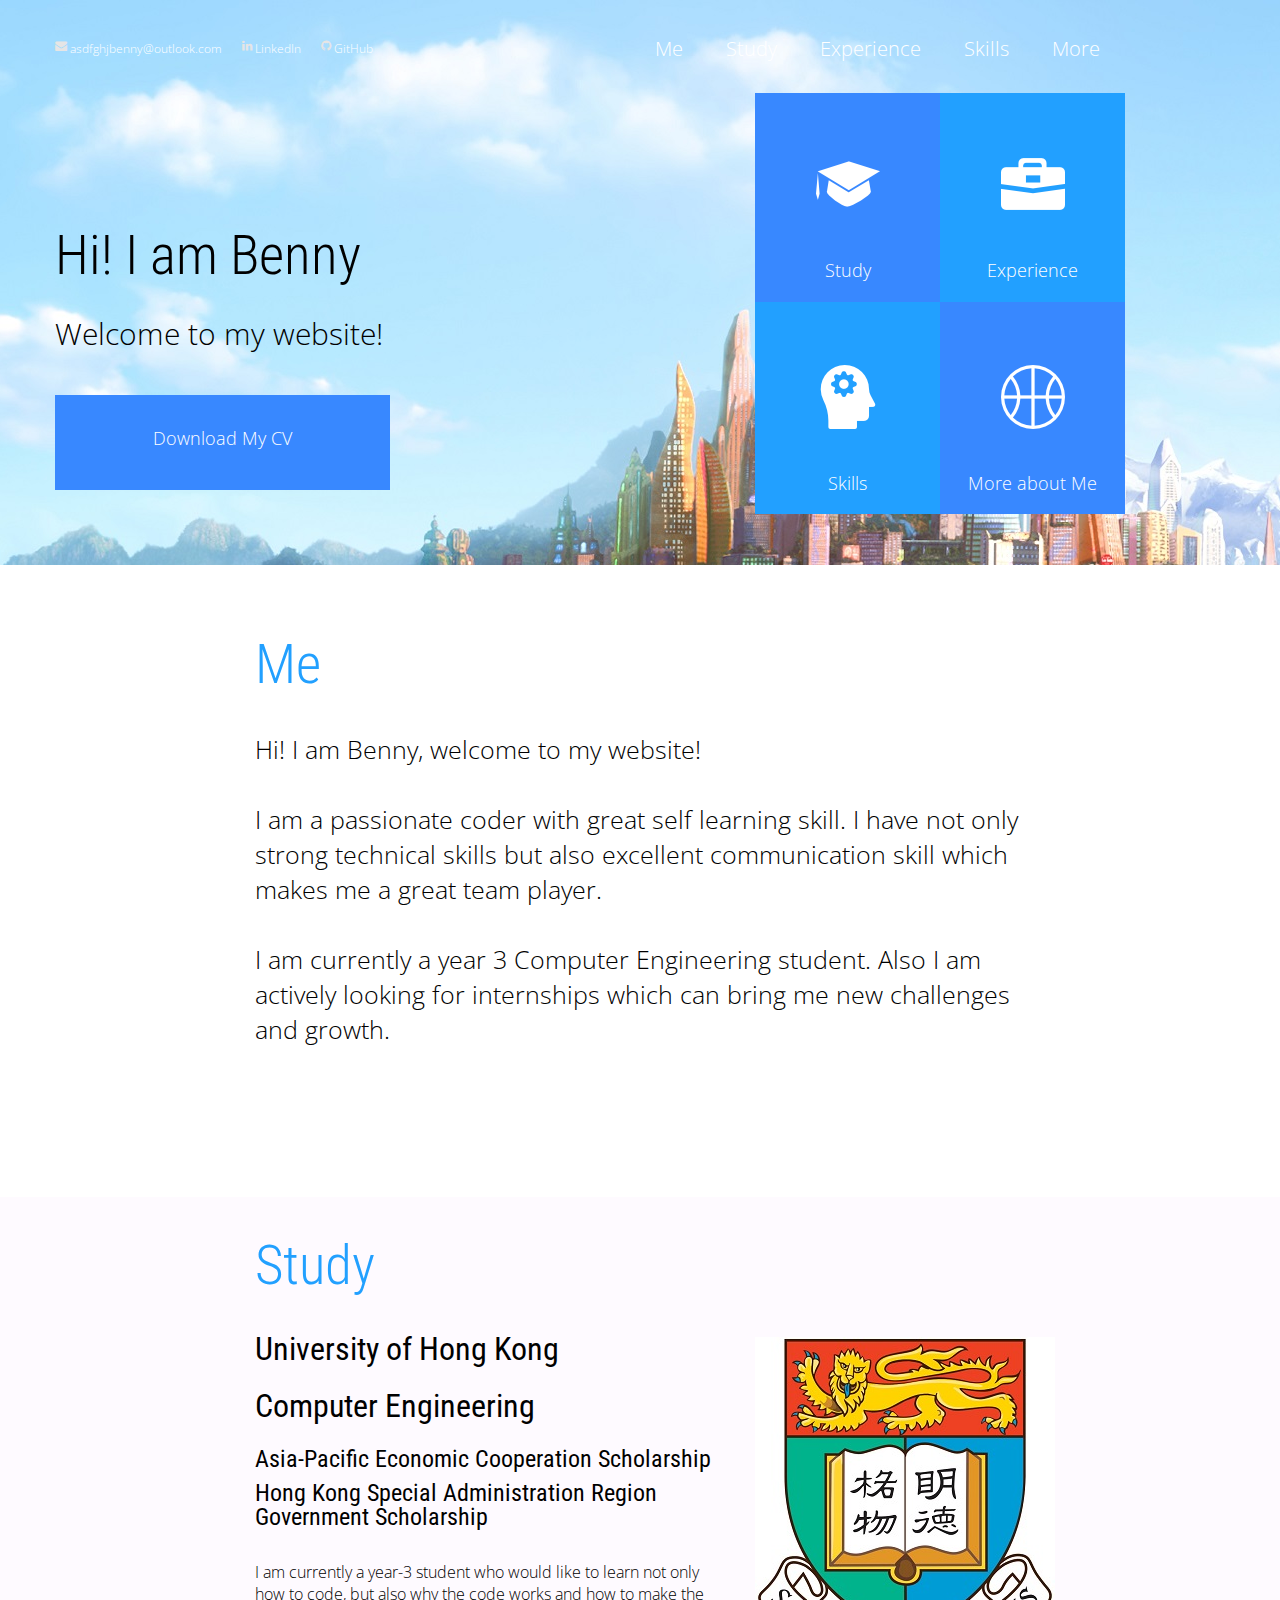
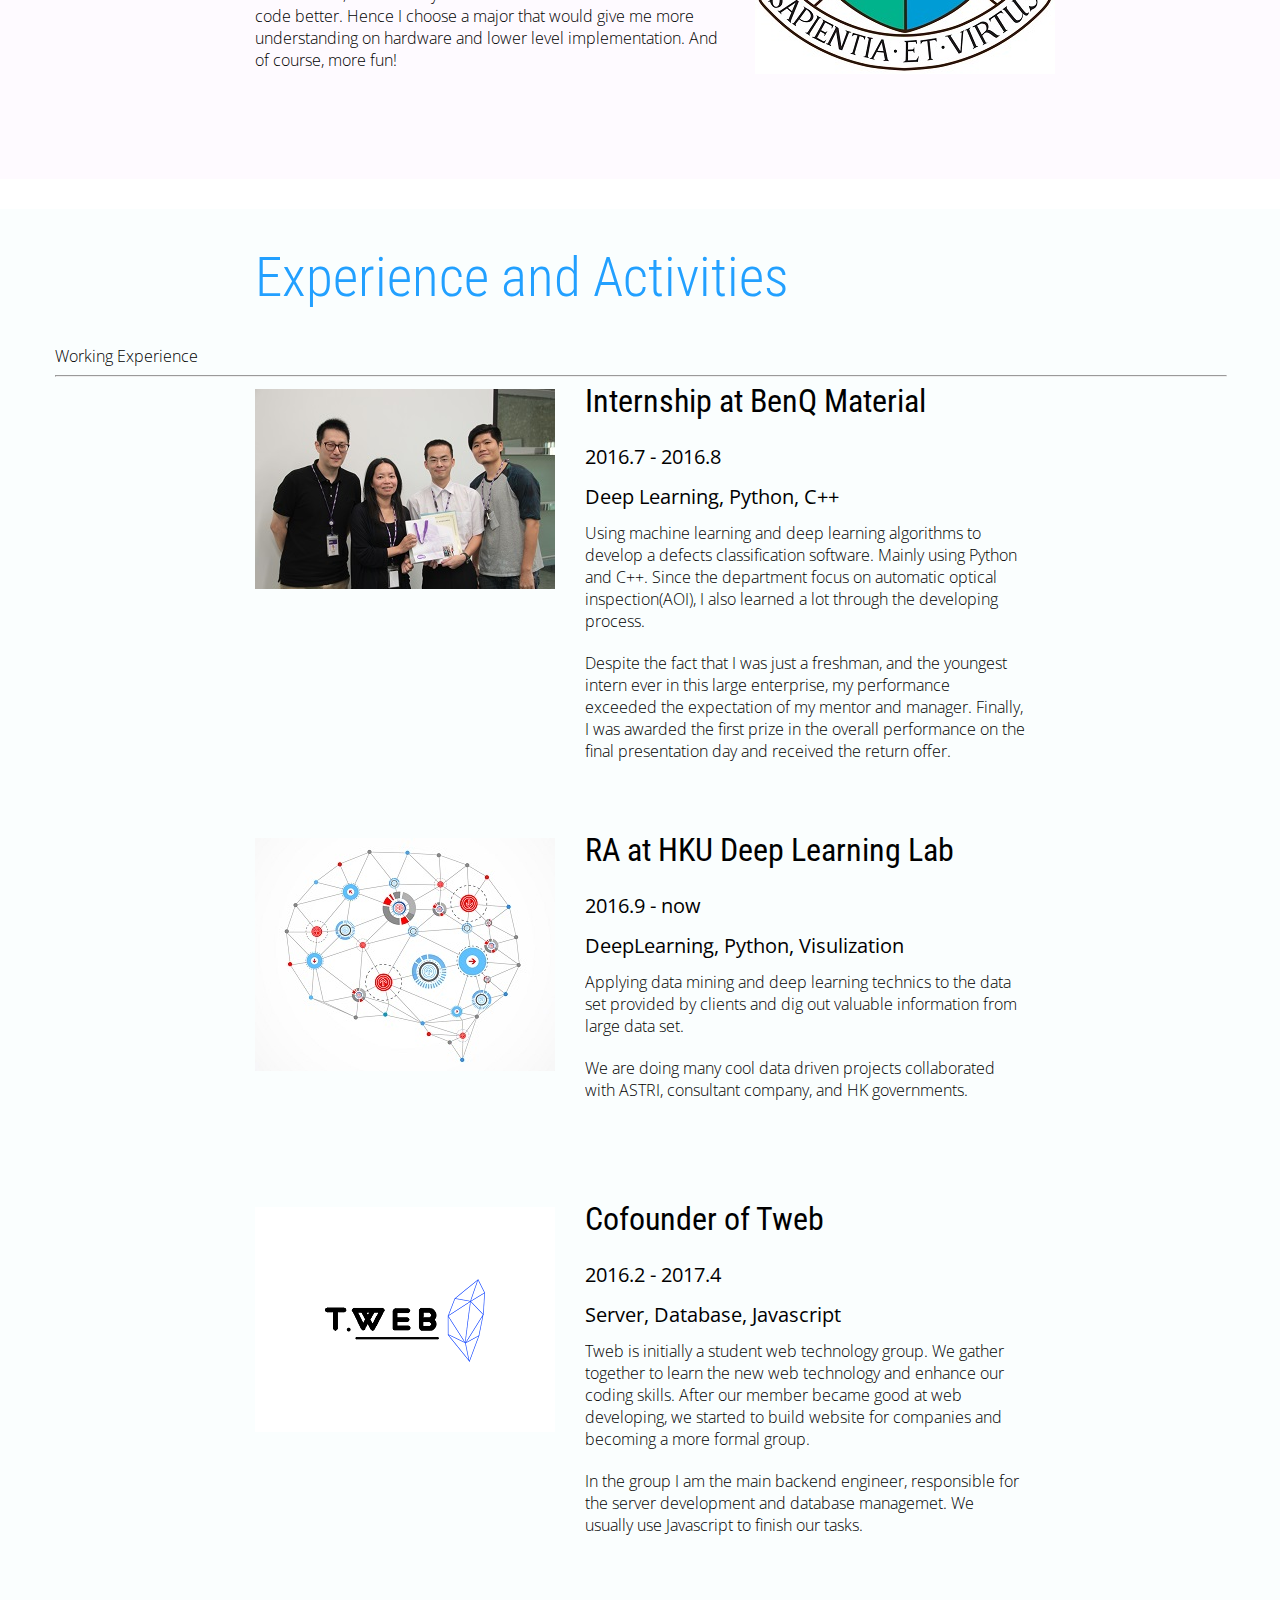
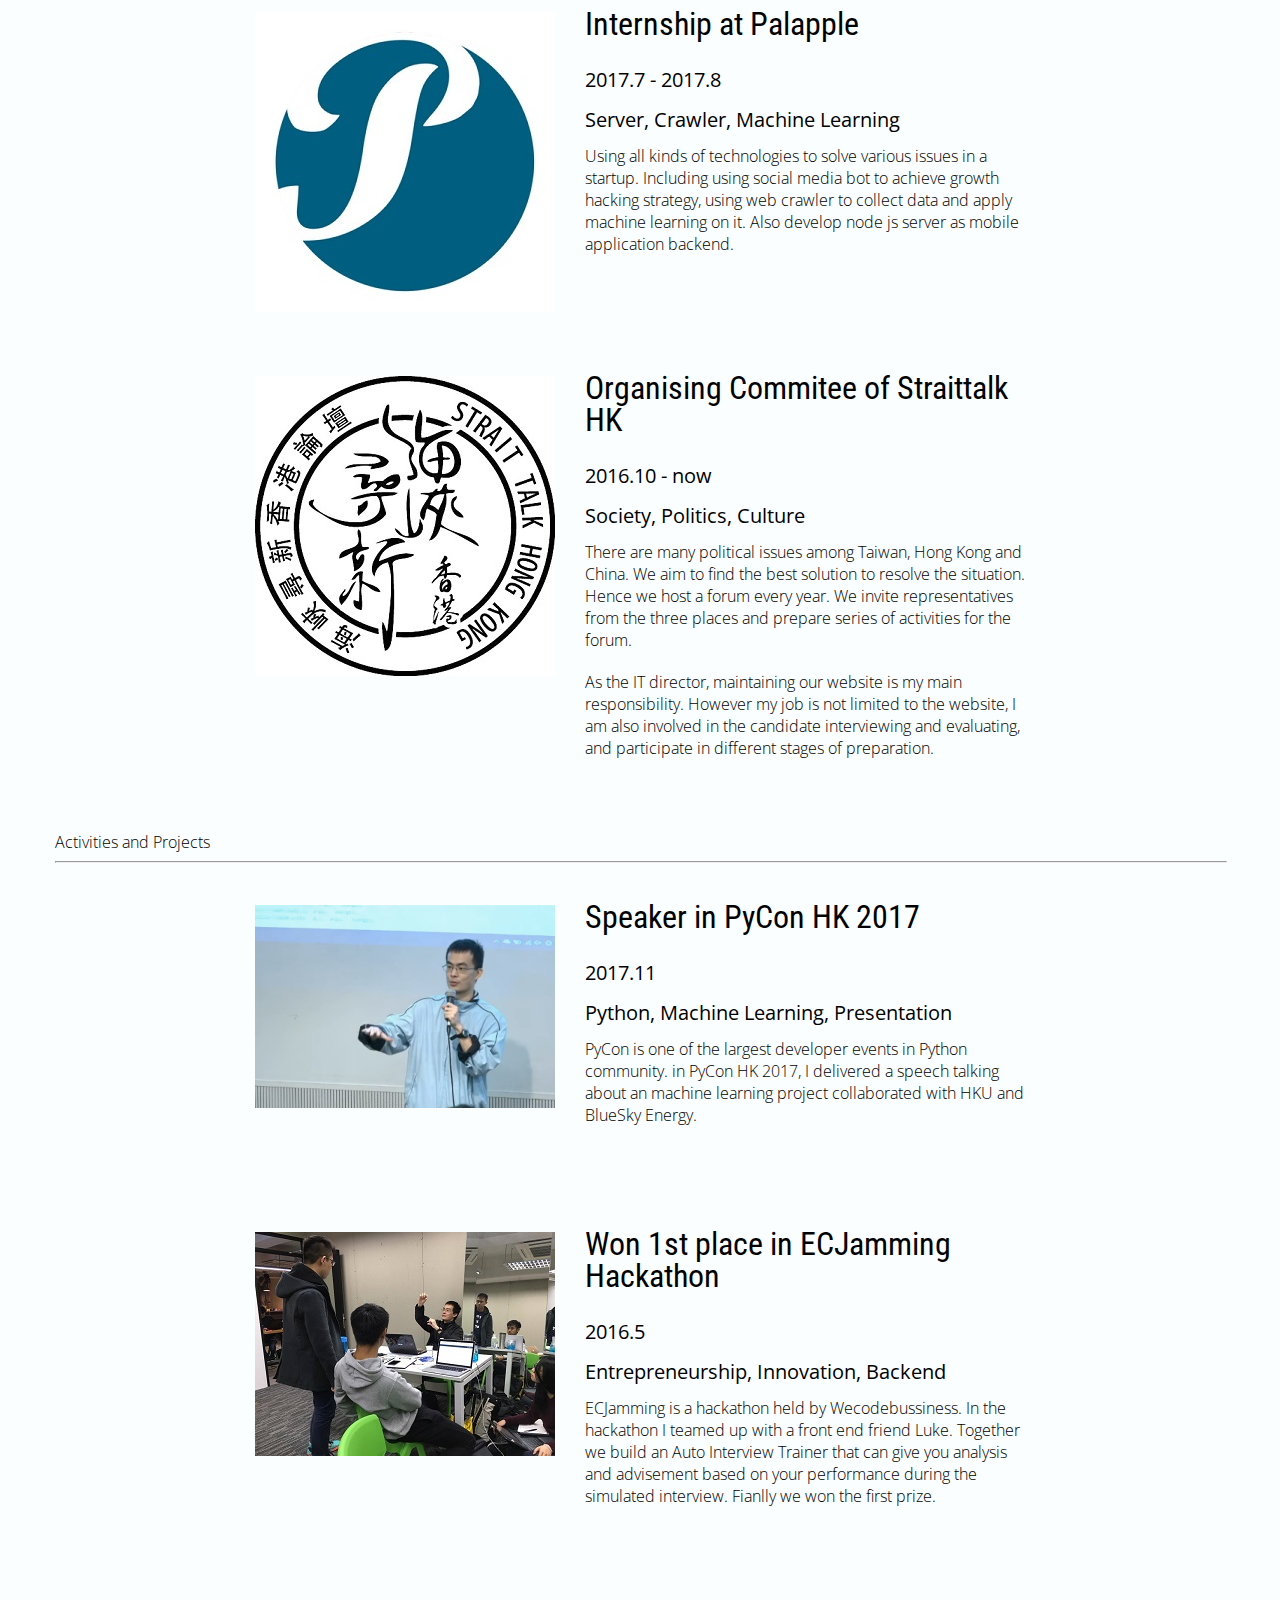
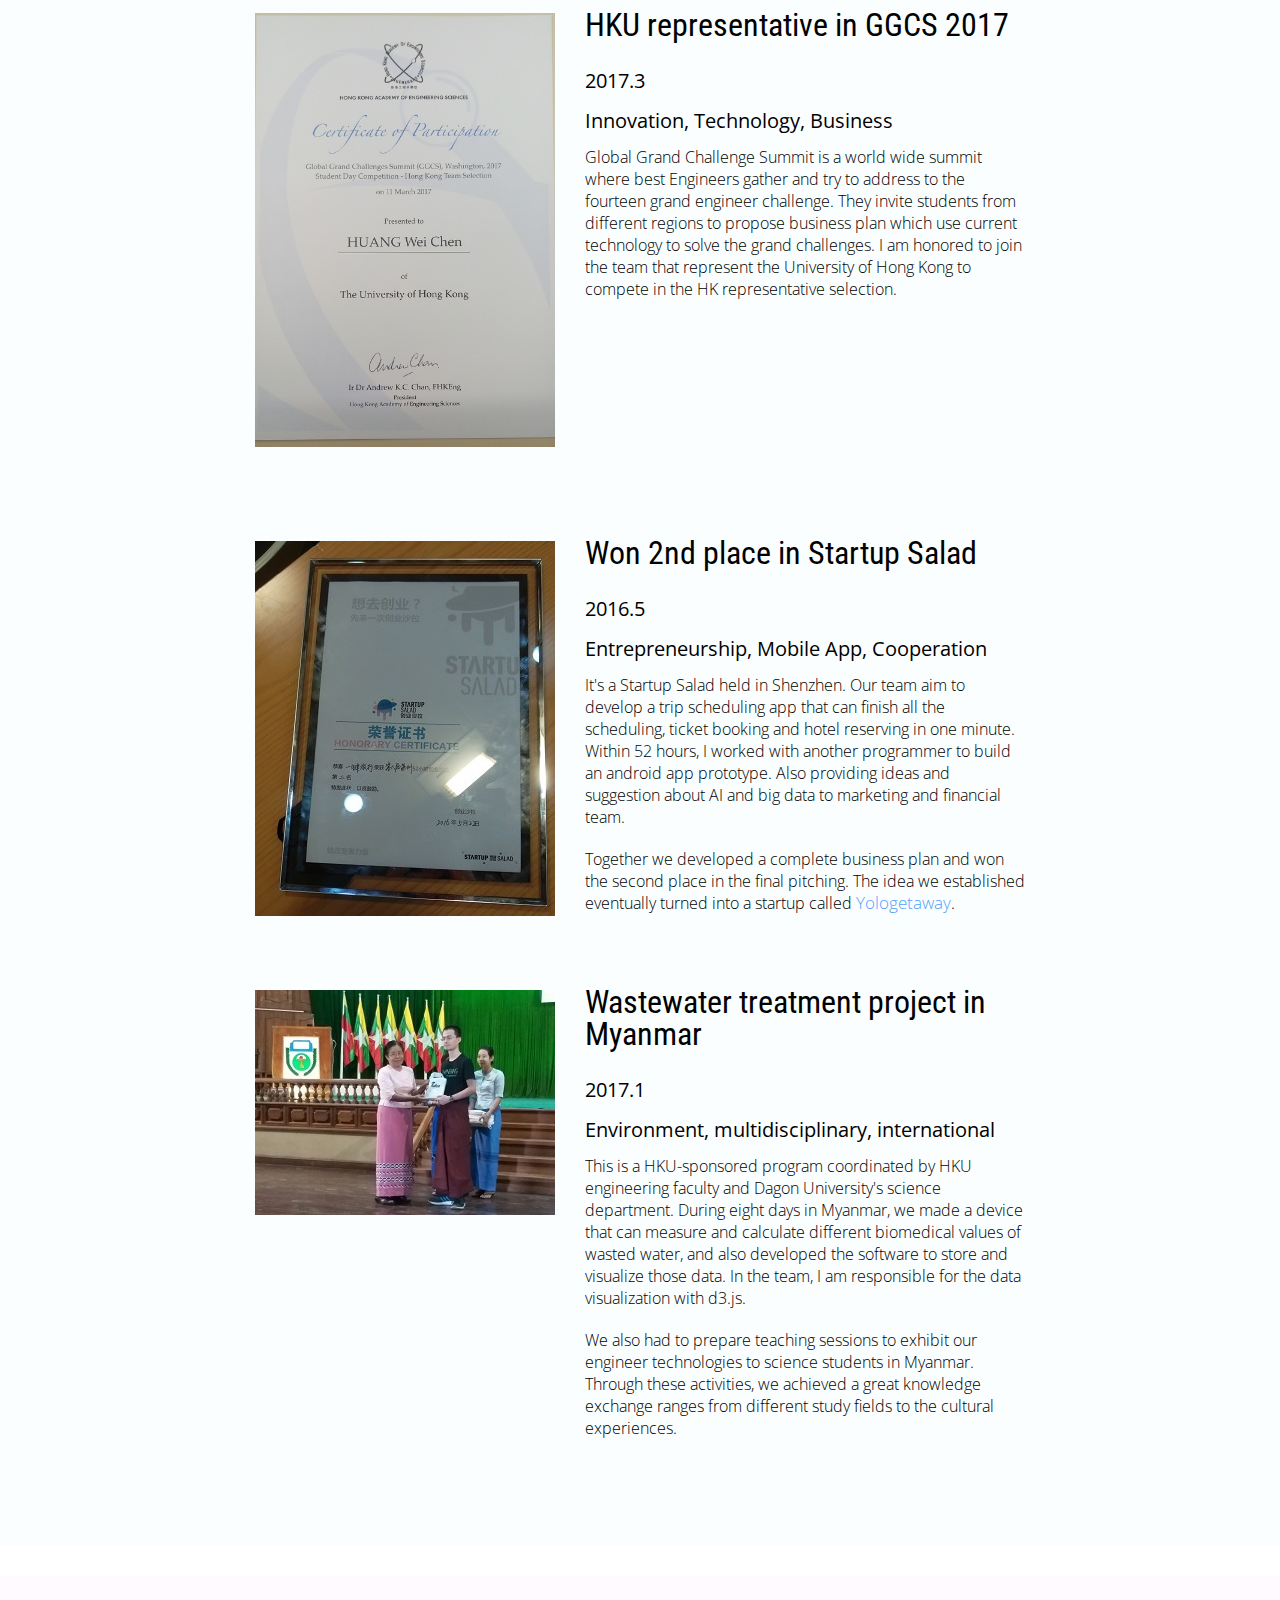
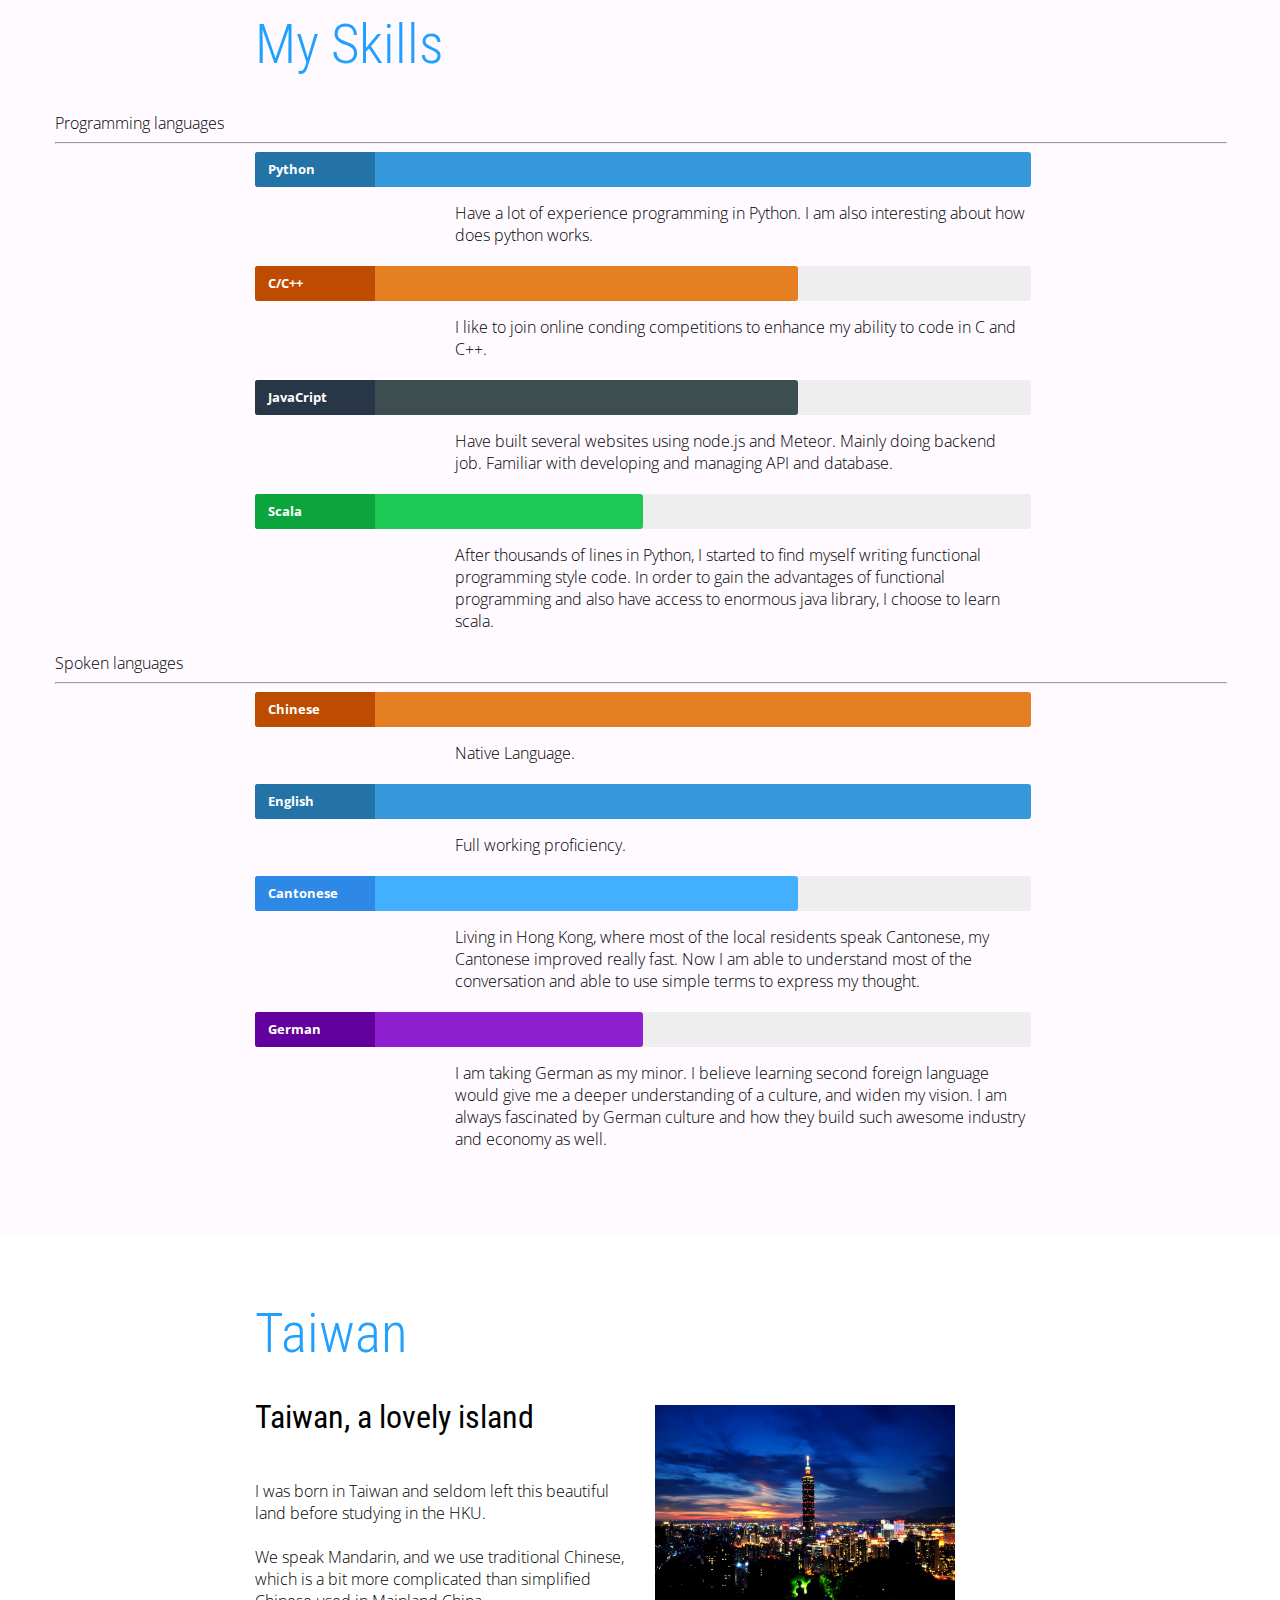
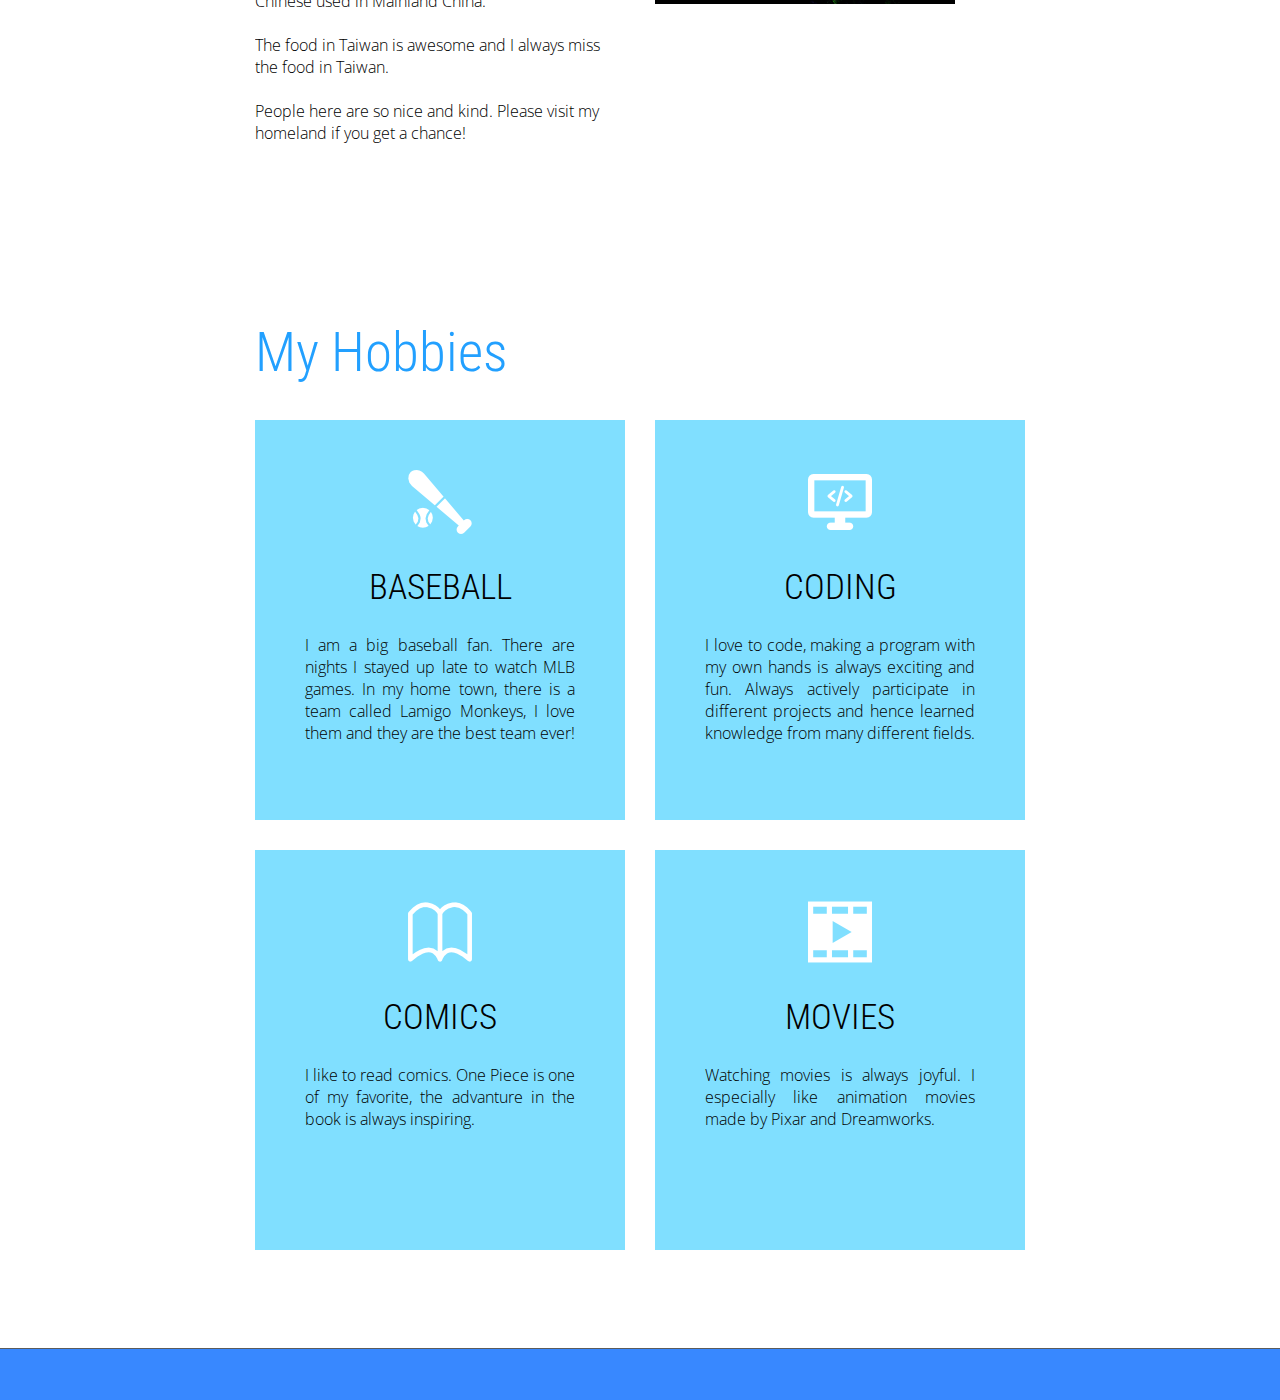
==== commit 34e5defb: "update content of index.html" ====
--- a/index.html
+++ b/index.html
@@ -98,16 +98,10 @@
 				<h2 class="hobby">Me</h2>
 				<div class="larger_f">
 				Hi! I am Benny, welcome to my website!<br><br>
-				<!--
+
 				I am a passionate coder with great self learning skill. I have not only strong technical skills but also excellent communication skill which makes me a great team player.<br><br>
-				Being a year 2 Computer Engineering student, I am looking for internships which can gring me new challenges and growth.
-				-->
-				
-				I am 20 year-old and now studying at the University of Hong Kong.<br><br>
-				I love coding and I enjoy coding in Python.<br><br>
-				Apart from that, I got bunches of interesting things to show you,<br>
-				so scroll down to see what I can do and what I've done!<br>
-			
+
+				I am currently a year 3 Computer Engineering student. Also I am actively looking for internships which can bring me new challenges and growth.
 				</div>
 			</div>
 			<div class="grid_2"></div>
@@ -137,11 +131,10 @@
 						<div class="text2">Hong Kong Special Administration Region Government Scholarship</div>
 						<br>
 						<!--
-						<p>CGPA : 3.19</p>
-						<p>OK, I know I suck at grade.</p>
+						<p>CGPA : 3.17</p>
 						-->
 						<p>
-							I am currently a year-2 student who would like to learn not only how to code, but also why the code works and how to make the code better. Hence I choose a major that would give me more understanding on hardware and lower level implementation. And of course, more fun!<br><br>
+							I am currently a year-3 student who would like to learn not only how to code, but also why the code works and how to make the code better. Hence I choose a major that would give me more understanding on hardware and lower level implementation. And of course, more fun!<br><br>
 						</p>
 					</div>
 				</div>
@@ -203,33 +196,7 @@
 			</div>
 				
 			<div class="hin" ></div>
-				
-			<div class="row">
-				<div class="grid_2"></div>
-				<div class="grid_8">
-					<div class="block-2">
-						<img src="images/tweb_s.png" alt="" class="img_inner fleft">
-						<div class="extra_wrapper">
-							<div class="text1">Cofounder of Tweb</div>
-							<p class="subhead">2016.2 - now</p>
-							<p class="subhead">Server, Database, Javascript</p>
-							<p>
-								Tweb is initially a student web technology group. We gather together to learn the new web technology and enhance our coding skills.
-								After our member became good at web developing, we started to build website for companies and becoming a more formal group.
-							</p>
-							<p>
-								In the group I am the main backend engineer, responsible for the server development and database managemet.
-								We usually use Javascript to finish our tasks. 
-							</p>
-							<br>
-						</div>
-					</div>
-				</div>
-				<div class="grid_2"></div>
-			</div>
-			
-			<div class="row hin2"></div>
-			
+
 			<div class="row">
 				<div class="grid_2"></div>
 				<div class="grid_8">
@@ -240,20 +207,44 @@
 							<p class="subhead">2016.9 - now</p>
 							<p class="subhead">DeepLearning, Python, Visulization</p>
 							<p>
-								Applying deep learning to a large scale data sets and try to improve the current Wi-Fi and Energy systems.
-								Enhance the calculating power through GPUs and sophisticated optimization. Mainly in Python and C.
-							</p>
-							<p>
-								To present our works to clients, we have to do visulisation works to show our research result. 
-								Learn a lot on data visualisations with Python and Javascript.
-							</p>
-							<br>
-						</div>
-					</div>
-				</div>
-				<div class="grid_2"></div>
-			</div>
-			
+								Applying data mining and deep learning technics to the data set provided by clients and dig out valuable information from large data set.
+							</p>
+							<p>
+                                We are doing many cool data driven projects collaborated with ASTRI, consultant company, and HK governments.
+							</p>
+							<br>
+						</div>
+					</div>
+				</div>
+				<div class="grid_2"></div>
+			</div>
+            
+            <div class="row hin2"></div>
+
+			<div class="row">
+				<div class="grid_2"></div>
+				<div class="grid_8">
+					<div class="block-2">
+						<img src="images/tweb_s.png" alt="" class="img_inner fleft">
+						<div class="extra_wrapper">
+							<div class="text1">Cofounder of Tweb</div>
+							<p class="subhead">2016.2 - 2017.4</p>
+							<p class="subhead">Server, Database, Javascript</p>
+							<p>
+								Tweb is initially a student web technology group. We gather together to learn the new web technology and enhance our coding skills.
+								After our member became good at web developing, we started to build website for companies and becoming a more formal group.
+							</p>
+							<p>
+								In the group I am the main backend engineer, responsible for the server development and database managemet.
+								We usually use Javascript to finish our tasks. 
+							</p>
+							<br>
+						</div>
+					</div>
+				</div>
+				<div class="grid_2"></div>
+			</div>
+
 			<div class="hin"></div>
 			
 			<div class="row">
@@ -318,7 +309,7 @@
 						<div class="extra_wrapper">
 							<div class="text1"><a href="http://pycon.hk" target="_blank">Speaker in PyCon HK 2017</a></div>
 							<p class="subhead">2017.11</p>
-							<p class="subhead">Python, Machine, Presentation</p>
+							<p class="subhead">Python, Machine Learning, Presentation</p>
 							<p>
                                 PyCon is one of the largest developer events in Python community. in PyCon HK 2017, I delivered a speech talking about an machine learning project collaborated with HKU and BlueSky Energy.  
 							</p>
@@ -342,12 +333,9 @@
 							<p class="subhead">2016.5</p>
 							<p class="subhead">Entrepreneurship, Innovation, Backend</p>
 							<p>
-								ECJamming is a hackathon held by Wecodebussiness. In the hackathon I team up with a front end friend Luke. 
+								ECJamming is a hackathon held by Wecodebussiness. In the hackathon I teamed up with a front end friend Luke. 
 								Together we build an Auto Interview Trainer that can give you analysis and advisement based on your performance during the simulated interview.
 								Fianlly we won the first prize. 
-							</p>
-							<p>
-								I mainly focus on the server developing and third party api connecting during the 24-hour coding.
 							</p>
 							<br>
 						</div>
@@ -412,22 +400,6 @@
 				<div class="grid_2"></div>
 			</div>
 
-			<!--
-				<div class="row hin2"></div>
-				<div class="block-2">
-					<img src="images/atozet_s.jpg" alt="" class="img_inner fleft">
-					<div class="extra_wrapper">
-						<div class="text1">Atozet Launch Symposium Event Management System</div>
-						<p class="subhead">2017.1</p>
-						<p class="subhead">User Interface, User Experience, Python</p>
-						<p>
-							We build a management system that helps managing the data of the event. The server is built in Python. 
-							Also we made the page that can shows welcoming message on the screen as the reception desk marks the guest's presence, which is built in Javascript.
-						</p> 
-						<br>
-					</div>
-				</div>
-			-->
 			<div class="row">
 				<div class="grid_2"></div>
 				<div class="grid_8">
@@ -485,9 +457,7 @@
 				<div class="grid_4"></div>
 				<div class="grid_6">
 					<p>
-						Have a lot of experience programming in Python. I know the CPython source code, so I know how it works under the hood.
-						And Hence I am good at optimizing Python code to get the best performance.
-						In addition, I am experienced with networking programming, different web frameworks and many data science related libraries.
+						Have a lot of experience programming in Python. I am also interesting about how does python works.
 					</p>
 				</div>
 			</div>
@@ -507,10 +477,7 @@
 				<div class="grid_4"></div>
 				<div class="grid_6">
 					<p>
-						Have developed several application in C++. And I like to join online conding competitions to enhance ability. 
-						For C language, I have read through the source code of CPython implementation. 
-						Including the memory management, thread management and optimizations inside the interpreter. 
-						Therefore I am confidence with my knowledge about C, and how do smart people use it.
+						I like to join online conding competitions to enhance my ability to code in C and C++.
 					</p>
 				</div>
 			</div>
@@ -532,29 +499,6 @@
 					<p>
 						Have built several websites using node.js and Meteor. 
 						Mainly doing backend job. Familiar with developing and managing API and database.
-						Also experienced with data visualization with d3.js.
-						I know HTML and CSS as well, and able to do front-end job as well.
-					</p>
-				</div>
-			</div>
-			
-			<div class="row">
-				<div class="grid_2"></div>
-				<div class="grid_10">
-					<div class="skillbar clearfix" data-percent="50%">
-						<div class="skillbar-title" style="background: #22c097;"><span>Java</span></div>
-						<div class="skillbar-bar" style="background: #32bf87;"></div>
-						<!--<div class="skill-bar-percent">40%</div>-->
-					</div>
-				</div>
-			</div>
-			
-			<div class="row skilldes">
-				<div class="grid_4"></div>
-				<div class="grid_6">
-					<p>
-						I have built several softwares using Java and have written more than five thousands lines in Java. 
-						Hence I have a good understanding of the OOP system in java, swing and Java API.
 					</p>
 				</div>
 			</div>
@@ -579,7 +523,7 @@
 					</p>
 				</div>
 			</div>
-			
+
 			<div>Spoken languages</div>
 			<hr  width="100%">
 			
@@ -664,31 +608,7 @@
 					</p>
 				</div>
 			</div>
-			
-			<div>Other skills</div>
-			<hr  width="100%">
-			
-			<div class="row">
-				<div class="grid_2"></div>
-				<div class="grid_10">
-					<div class="skillbar clearfix" data-percent="100%">
-						<div class="skillbar-title" style="background: #00cc00;"><span>Deep Learning</span></div>
-						<div class="skillbar-bar" style="background: #10dc10;"></div>
-						<!--<div class="skill-bar-percent">40%</div>-->
-					</div>
-				</div>
-			</div>
-			
-			<div class="row skilldes">
-				<div class="grid_4"></div>
-				<div class="grid_6">
-					<p>
-						Already have experiences on making real world deep learning applications, range from convolutional neural networks to recurrent neural networks.<br>
-						More important than skill, I proved my excellent self-learning ability through the way learning about math and programming concept of deep learning.
-					</p>
-				</div>
-			</div>
-			
+
 		</div>
 	</article>
 	
--- a/css/style.css
+++ b/css/style.css
@@ -1,12 +1,12 @@
 @import '../css/grid.css';
 @import '../css/font-awesome.css';
-@import url(http://fonts.googleapis.com/css?family=Open+Sans:400);
-@import url(http://fonts.googleapis.com/css?family=Open+Sans:300);
-@import url(http://fonts.googleapis.com/css?family=Open+Sans:600);
-@import url(http://fonts.googleapis.com/css?family=Open+Sans:700);
-@import url(http://fonts.googleapis.com/css?family=Open+Sans:300italic);
-@import url(http://fonts.googleapis.com/css?family=Roboto+Condensed:400);
-@import url(http://fonts.googleapis.com/css?family=Roboto+Condensed:300);
+@import url(//fonts.googleapis.com/css?family=Open+Sans:400);
+@import url(//fonts.googleapis.com/css?family=Open+Sans:300);
+@import url(//fonts.googleapis.com/css?family=Open+Sans:600);
+@import url(//fonts.googleapis.com/css?family=Open+Sans:700);
+@import url(//fonts.googleapis.com/css?family=Open+Sans:300italic);
+@import url(//fonts.googleapis.com/css?family=Roboto+Condensed:400);
+@import url(//fonts.googleapis.com/css?family=Roboto+Condensed:300);
 
 .headname{
 	color:#000000;
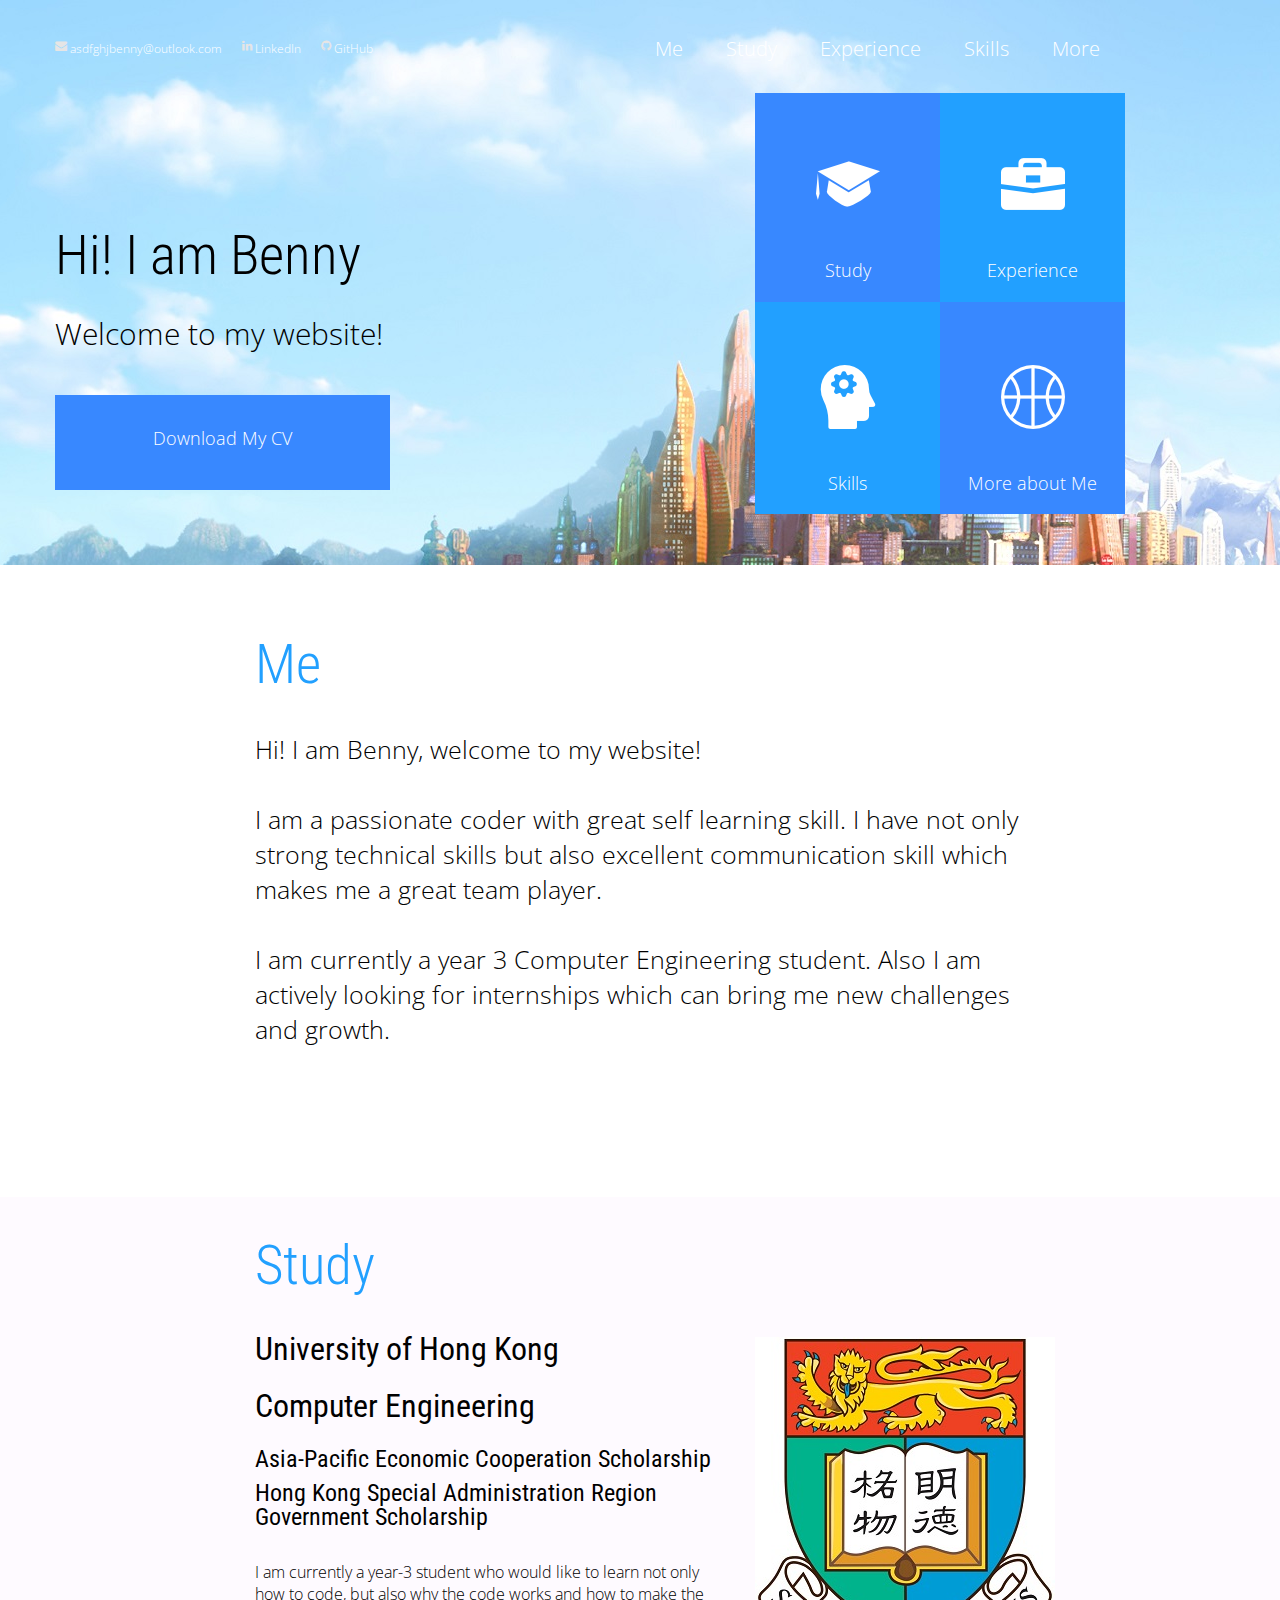
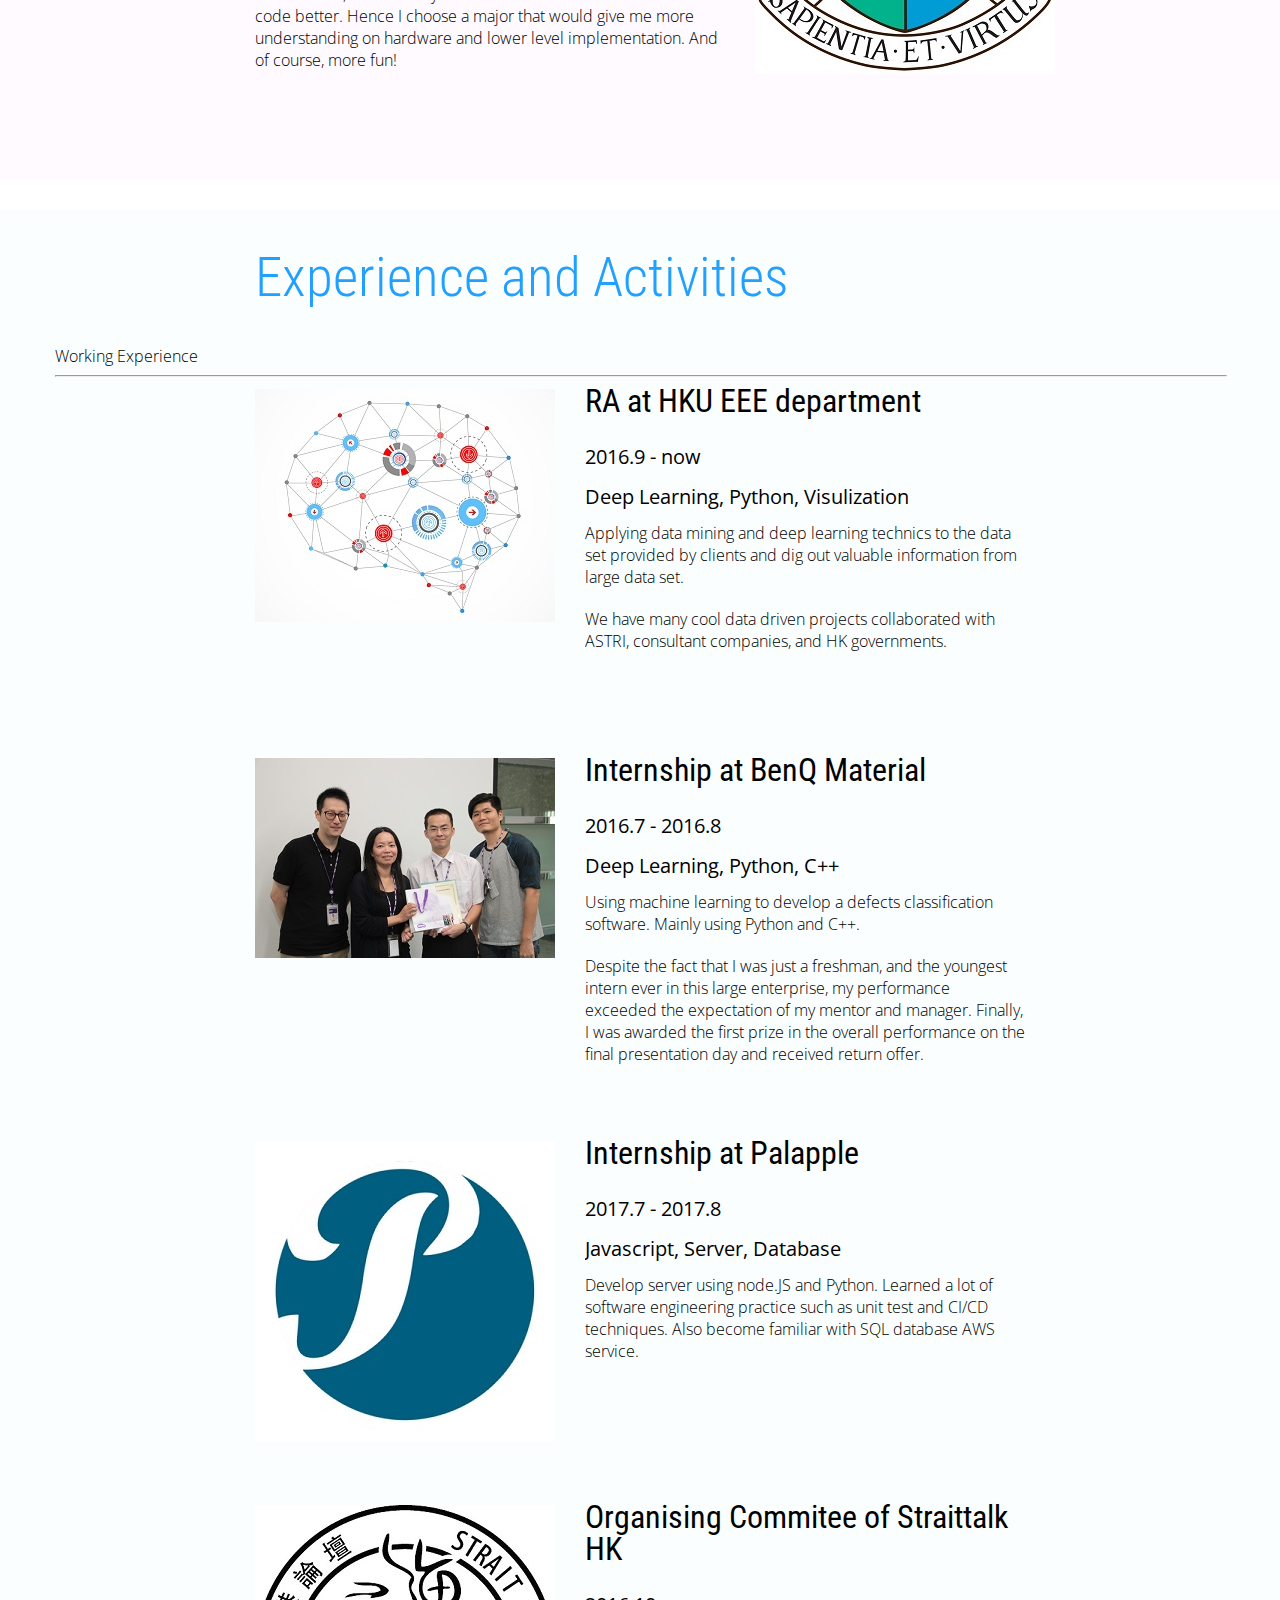
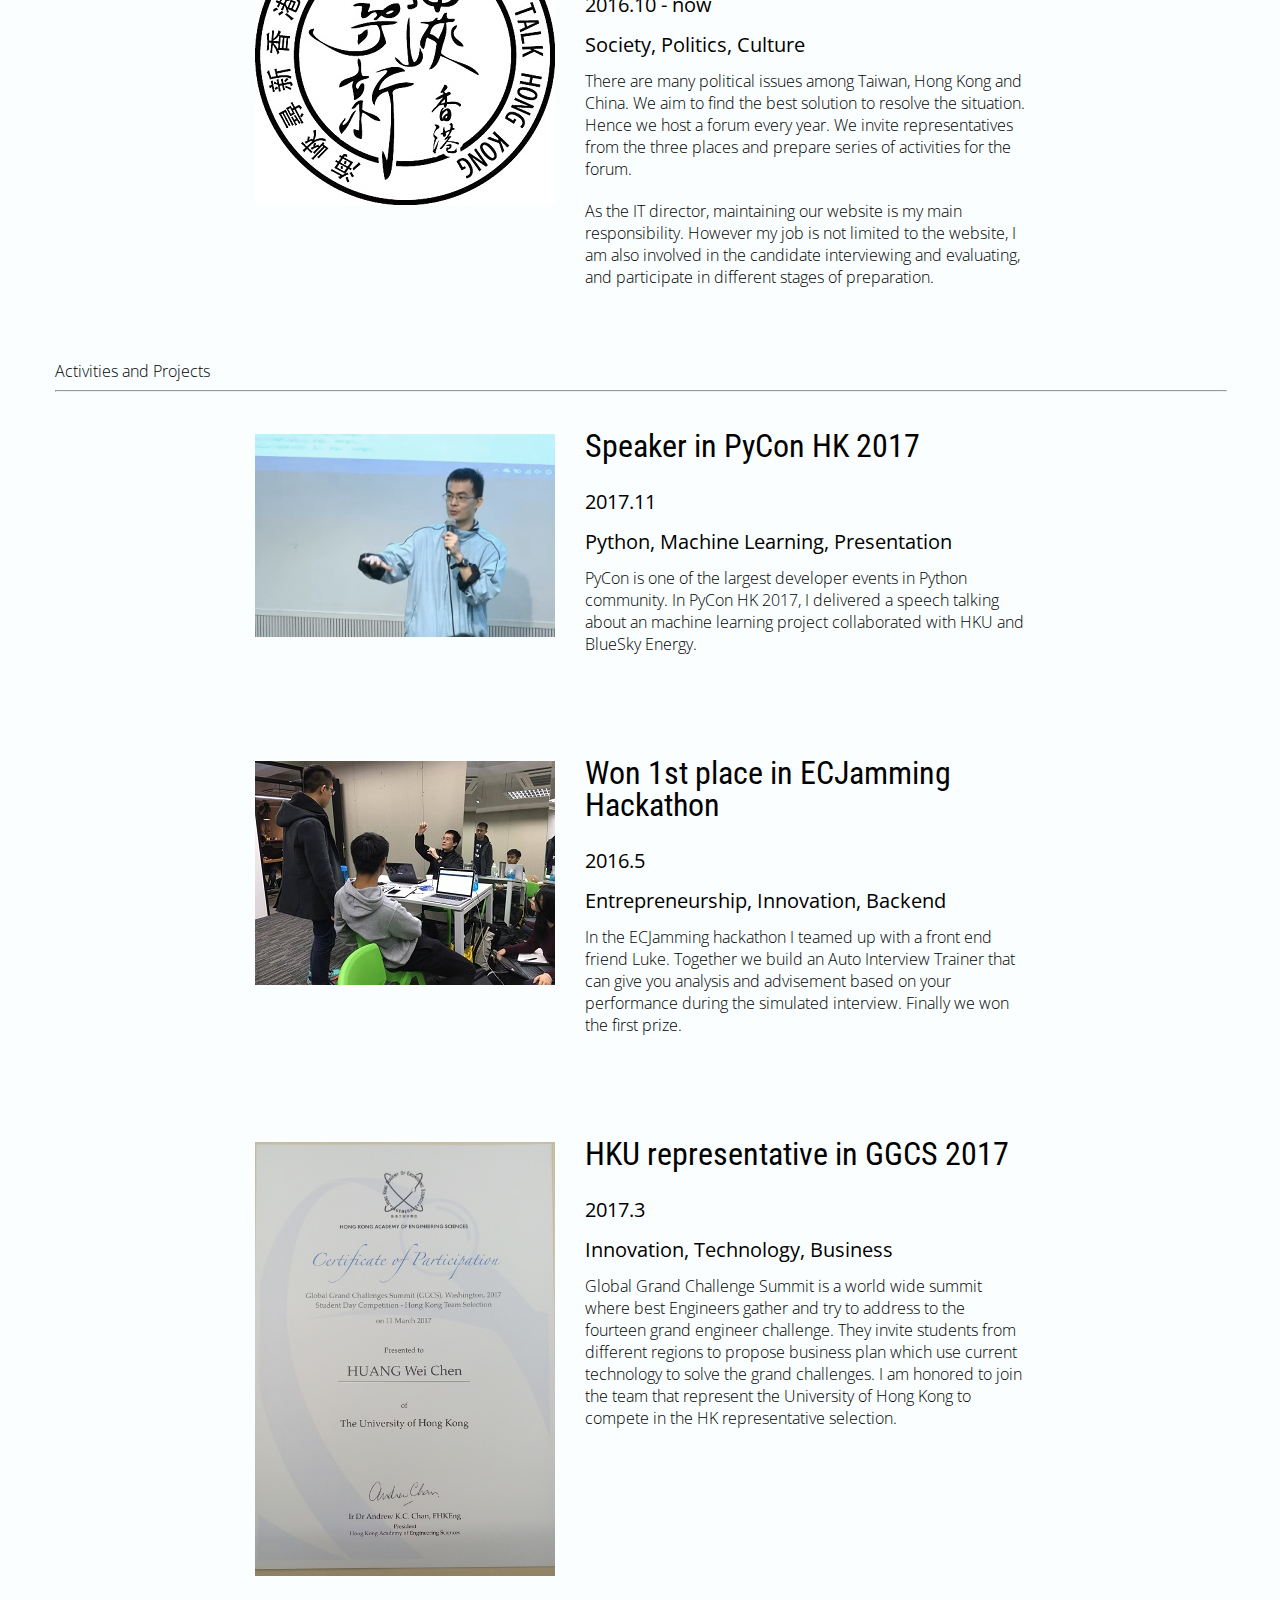
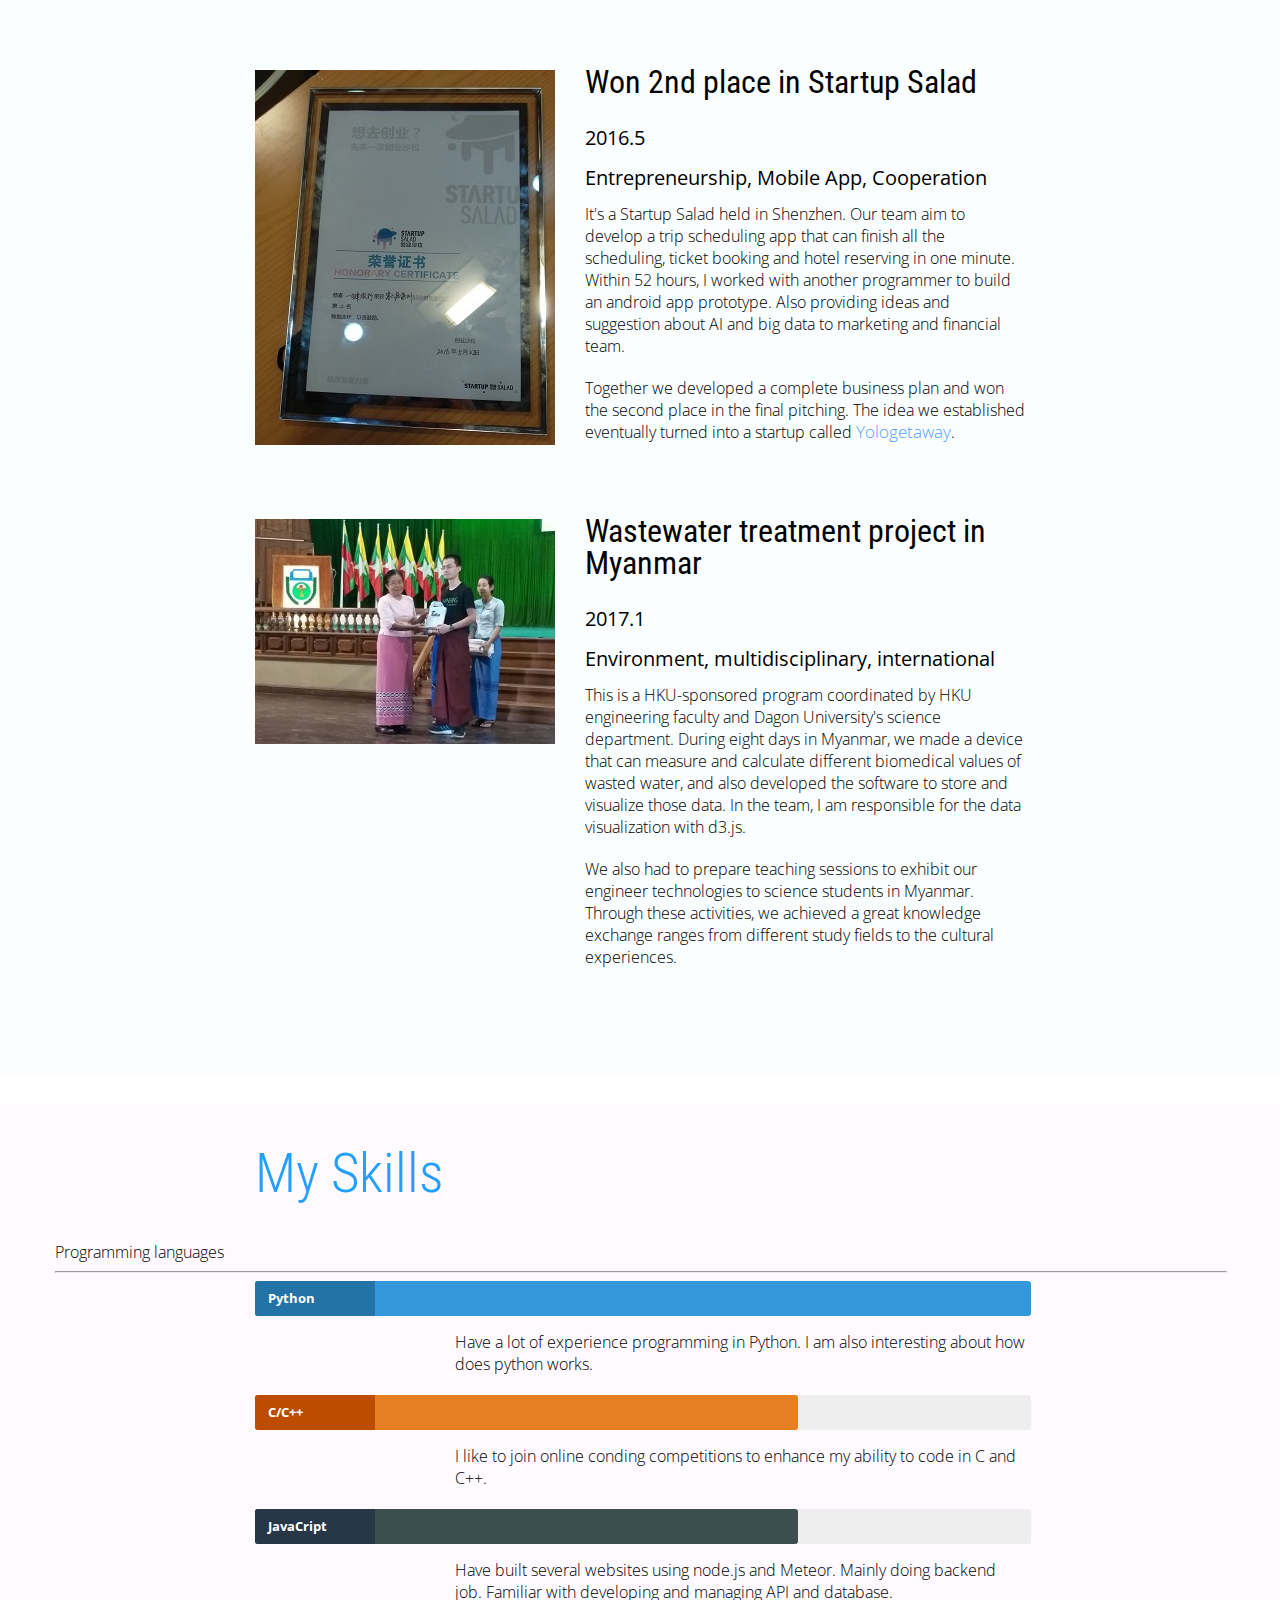
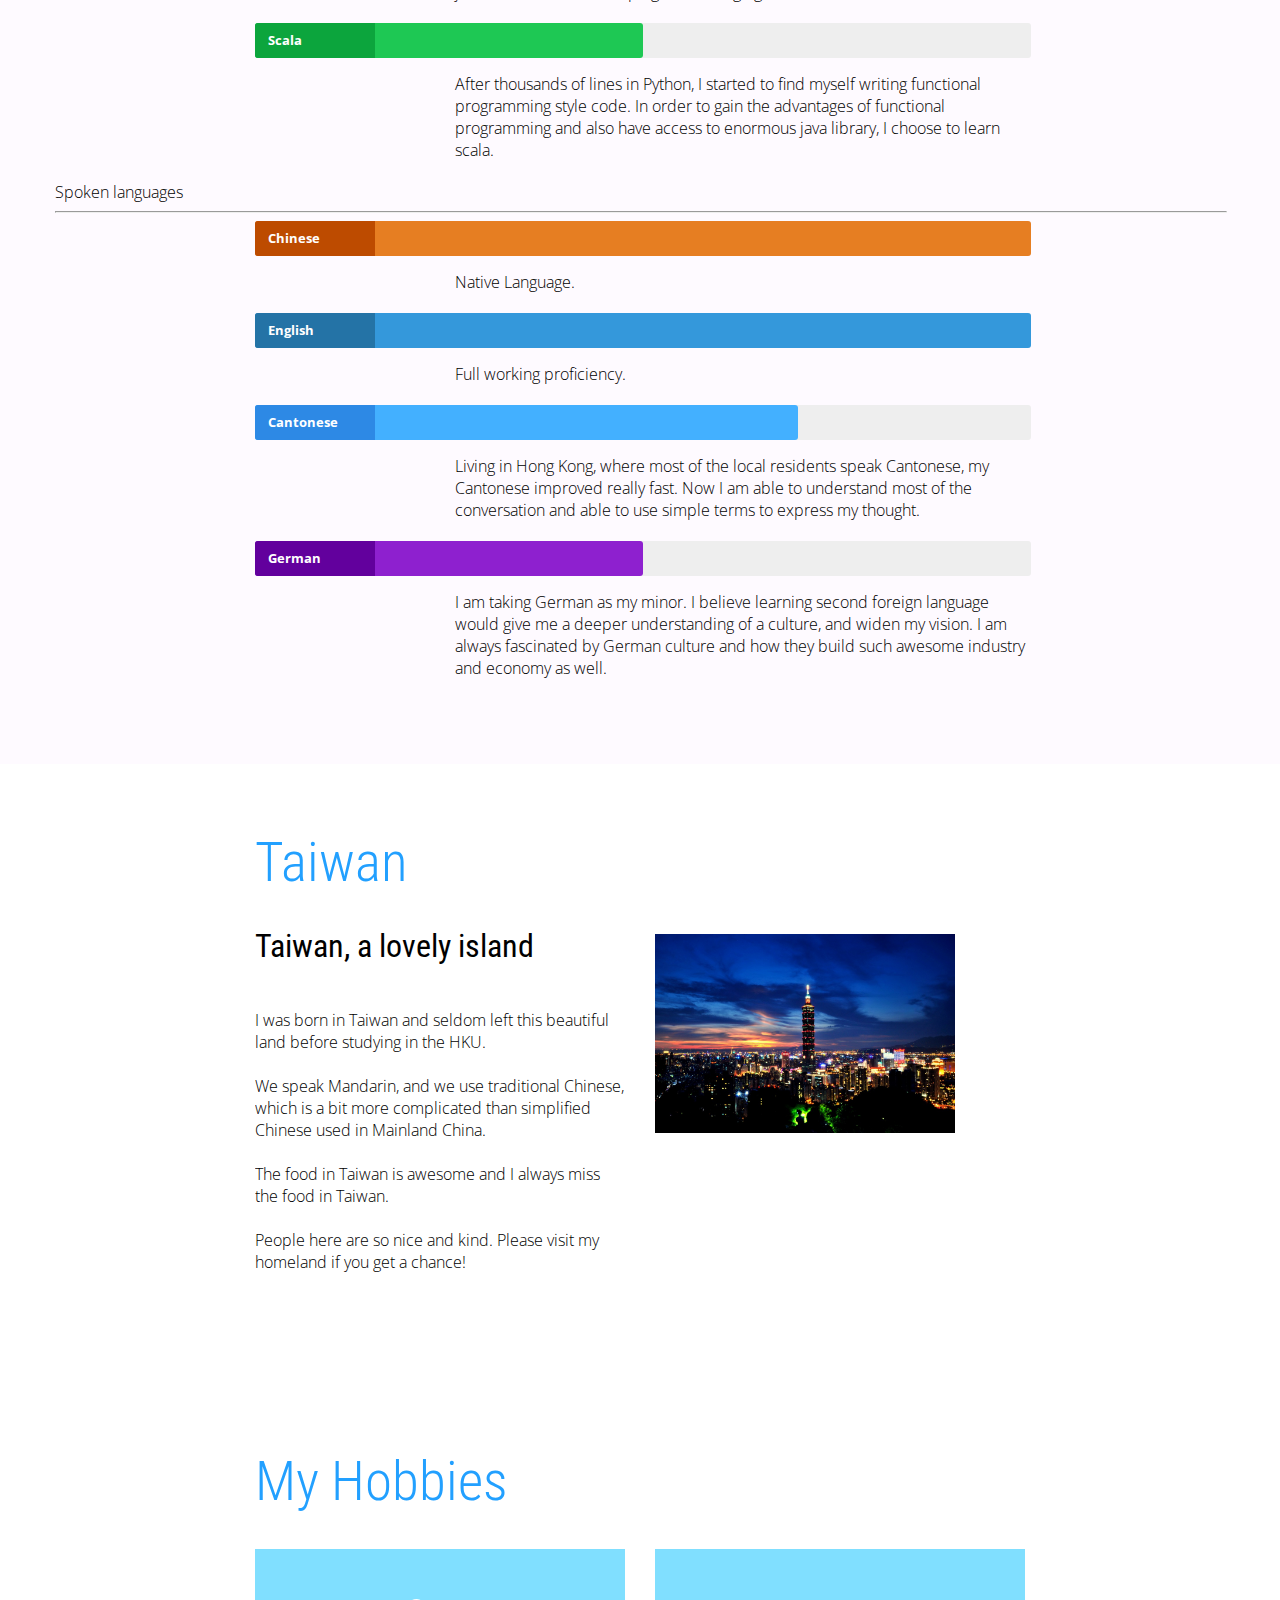
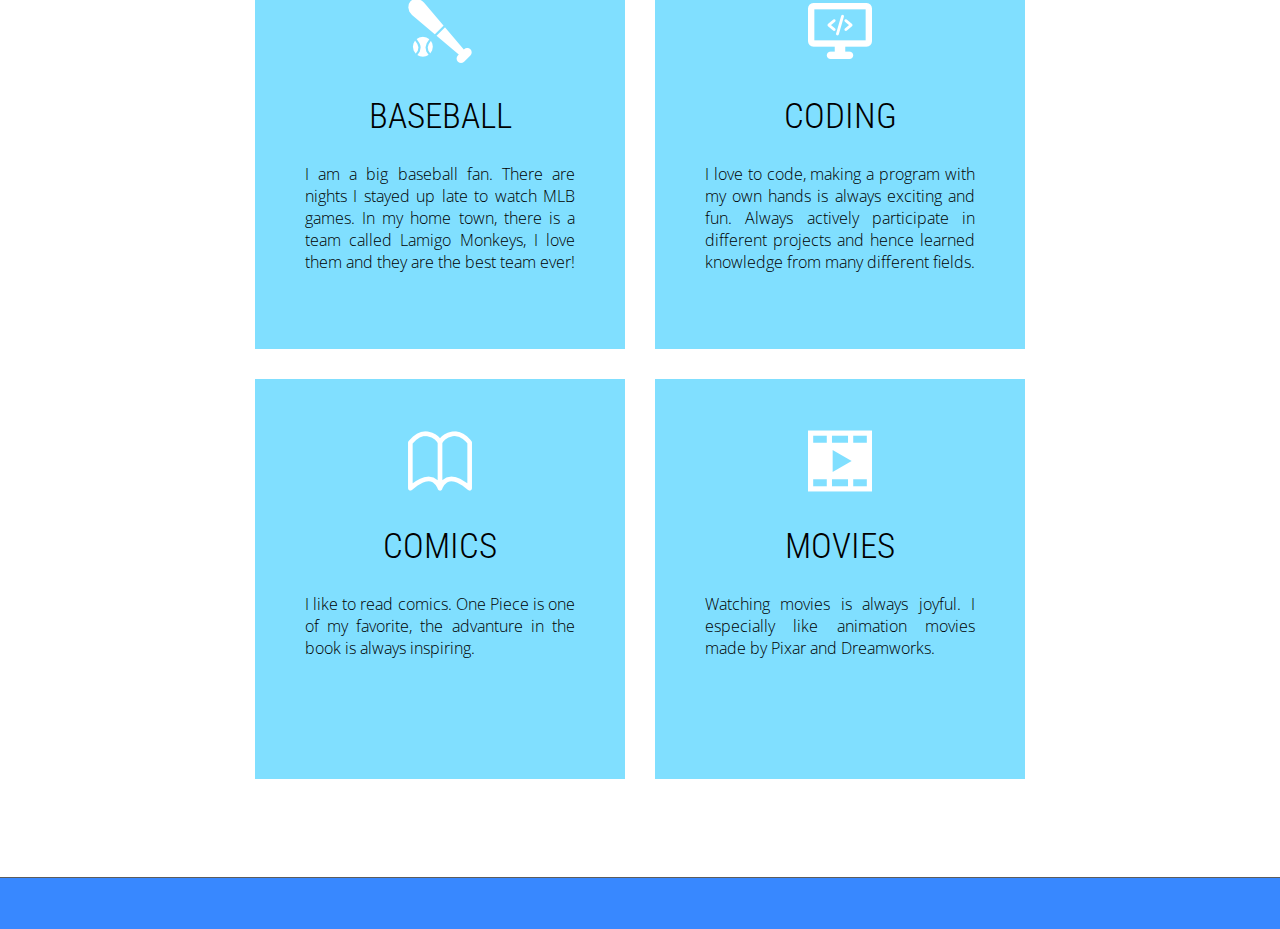
==== commit 74b8e06d: "fix typo and reorder" ====
--- a/index.html
+++ b/index.html
@@ -30,7 +30,7 @@
 					<a href="https://tw.linkedin.com/in/bennyhuangtaiwan" target="_blank">LinkedIn</a> <li>
 					<li> <i class="fa fa-github"></i> 
 					<a href="https://github.com/asdfghjBennyHuang" target="_blank">GitHub</a> <li>
-				</ul>	
+				</ul>
 			</div>
 			<div class="grid_6">
 				<div class="navigation">
@@ -43,7 +43,7 @@
 						<li><a href="#moreaboutme">More</a></li>
 						</ul></nav>
 					<div class="clear"></div>
-				</div>       
+				</div>
 				<div class="clear"></div>  
 			</div>
 		</div> 
@@ -131,7 +131,7 @@
 						<div class="text2">Hong Kong Special Administration Region Government Scholarship</div>
 						<br>
 						<!--
-						<p>CGPA : 3.17</p>
+						<p>CGPA : 3.24</p>
 						-->
 						<p>
 							I am currently a year-3 student who would like to learn not only how to code, but also why the code works and how to make the code better. Hence I choose a major that would give me more understanding on hardware and lower level implementation. And of course, more fun!<br><br>
@@ -174,19 +174,43 @@
 				<div class="grid_2"></div>
 				<div class="grid_8">
 					<div class="block-2">
+						<img src="images/deeplearning_s.jpg" alt="" class="img_inner fleft">
+						<div class="extra_wrapper">
+							<div class="text1"><a href="http://www.eee.hku.hk/" target="_blank">RA at HKU EEE department</a></div>
+							<p class="subhead">2016.9 - now</p>
+							<p class="subhead">Deep Learning, Python, Visulization</p>
+							<p>
+								Applying data mining and deep learning technics to the data set provided by clients and dig out valuable information from large data set.
+							</p>
+							<p>
+                                We have many cool data driven projects collaborated with ASTRI, consultant companies, and HK governments.
+							</p>
+							<br>
+						</div>
+					</div>
+				</div>
+				<div class="grid_2"></div>
+			</div>
+
+            <div class="row hin2"></div>
+            
+			<div class="row">
+				<div class="grid_2"></div>
+				<div class="grid_8">
+					<div class="block-2">
 						<img src="images/BenQ_final_s.jpg" alt="" class="img_inner fleft">
 						<div class="extra_wrapper">
 							<div class="text1"><a href="http://www.benqmaterials.com/index.php" target="_blank">Internship at BenQ Material</a></div>
 							<p class="subhead">2016.7 - 2016.8</p>
 							<p class="subhead">Deep Learning, Python, C++</p>
 							<p>
-								Using machine learning and deep learning algorithms to develop a defects classification software. 
-								Mainly using Python and C++. Since the department focus on automatic optical inspection(AOI), I also learned a lot through the developing process.
+								Using machine learning to develop a defects classification software. 
+								Mainly using Python and C++.
 							</p>
 							<p>
 								Despite the fact that I was just a freshman, and the youngest intern ever in this large enterprise, 
 								my performance exceeded the expectation of my mentor and manager. 
-								Finally, I was awarded the first prize in the overall performance on the final presentation day and received the return offer.
+								Finally, I was awarded the first prize in the overall performance on the final presentation day and received return offer.
 							</p>
 							<br>
 						</div>
@@ -194,33 +218,10 @@
 				</div>    
 				<div class="grid_2"></div>
 			</div>
-				
+
 			<div class="hin" ></div>
 
-			<div class="row">
-				<div class="grid_2"></div>
-				<div class="grid_8">
-					<div class="block-2">
-						<img src="images/deeplearning_s.jpg" alt="" class="img_inner fleft">
-						<div class="extra_wrapper">
-							<div class="text1"><a href="http://www.eee.hku.hk/" target="_blank">RA at HKU Deep Learning Lab</a></div>
-							<p class="subhead">2016.9 - now</p>
-							<p class="subhead">DeepLearning, Python, Visulization</p>
-							<p>
-								Applying data mining and deep learning technics to the data set provided by clients and dig out valuable information from large data set.
-							</p>
-							<p>
-                                We are doing many cool data driven projects collaborated with ASTRI, consultant company, and HK governments.
-							</p>
-							<br>
-						</div>
-					</div>
-				</div>
-				<div class="grid_2"></div>
-			</div>
-            
-            <div class="row hin2"></div>
-
+            <!-- 
 			<div class="row">
 				<div class="grid_2"></div>
 				<div class="grid_8">
@@ -246,7 +247,8 @@
 			</div>
 
 			<div class="hin"></div>
-			
+			-->
+
 			<div class="row">
 				<div class="grid_2"></div>
 				<div class="grid_8">
@@ -257,17 +259,19 @@
 								<a href="http://www.anchorpoint.com.hk/about-us/about-anchorpoint" target="_blank">Internship at Palapple</a>
 							</div>
 							<p class="subhead">2017.7 - 2017.8</p>
-							<p class="subhead">Server, Crawler, Machine Learning</p>
-							<p>
-								Using all kinds of technologies to solve various issues in a startup. Including using social media bot to achieve growth hacking strategy, using web crawler to collect data and apply machine learning on it. Also develop node js server as mobile application backend.
-							</p>
+							<p class="subhead">Javascript, Server, Database</p>
+							<p>
+								Develop server using node.JS and Python.
+								Learned a lot of software engineering practice such as unit test and CI/CD techniques.
+								Also become familiar with SQL database AWS service.
+                            </p>
 							<br>
 						</div>
 					</div>
 				</div>    
 				<div class="grid_2"></div>
 			</div>
-			
+
 			<div class="row hin2"></div>
 			
 			<div class="row">
@@ -311,7 +315,8 @@
 							<p class="subhead">2017.11</p>
 							<p class="subhead">Python, Machine Learning, Presentation</p>
 							<p>
-                                PyCon is one of the largest developer events in Python community. in PyCon HK 2017, I delivered a speech talking about an machine learning project collaborated with HKU and BlueSky Energy.  
+								PyCon is one of the largest developer events in Python community.
+								In PyCon HK 2017, I delivered a speech talking about an machine learning project collaborated with HKU and BlueSky Energy.  
 							</p>
 							<br>
 						</div>
@@ -333,9 +338,9 @@
 							<p class="subhead">2016.5</p>
 							<p class="subhead">Entrepreneurship, Innovation, Backend</p>
 							<p>
-								ECJamming is a hackathon held by Wecodebussiness. In the hackathon I teamed up with a front end friend Luke. 
+								In the ECJamming hackathon I teamed up with a front end friend Luke. 
 								Together we build an Auto Interview Trainer that can give you analysis and advisement based on your performance during the simulated interview.
-								Fianlly we won the first prize. 
+								Finally we won the first prize. 
 							</p>
 							<br>
 						</div>
